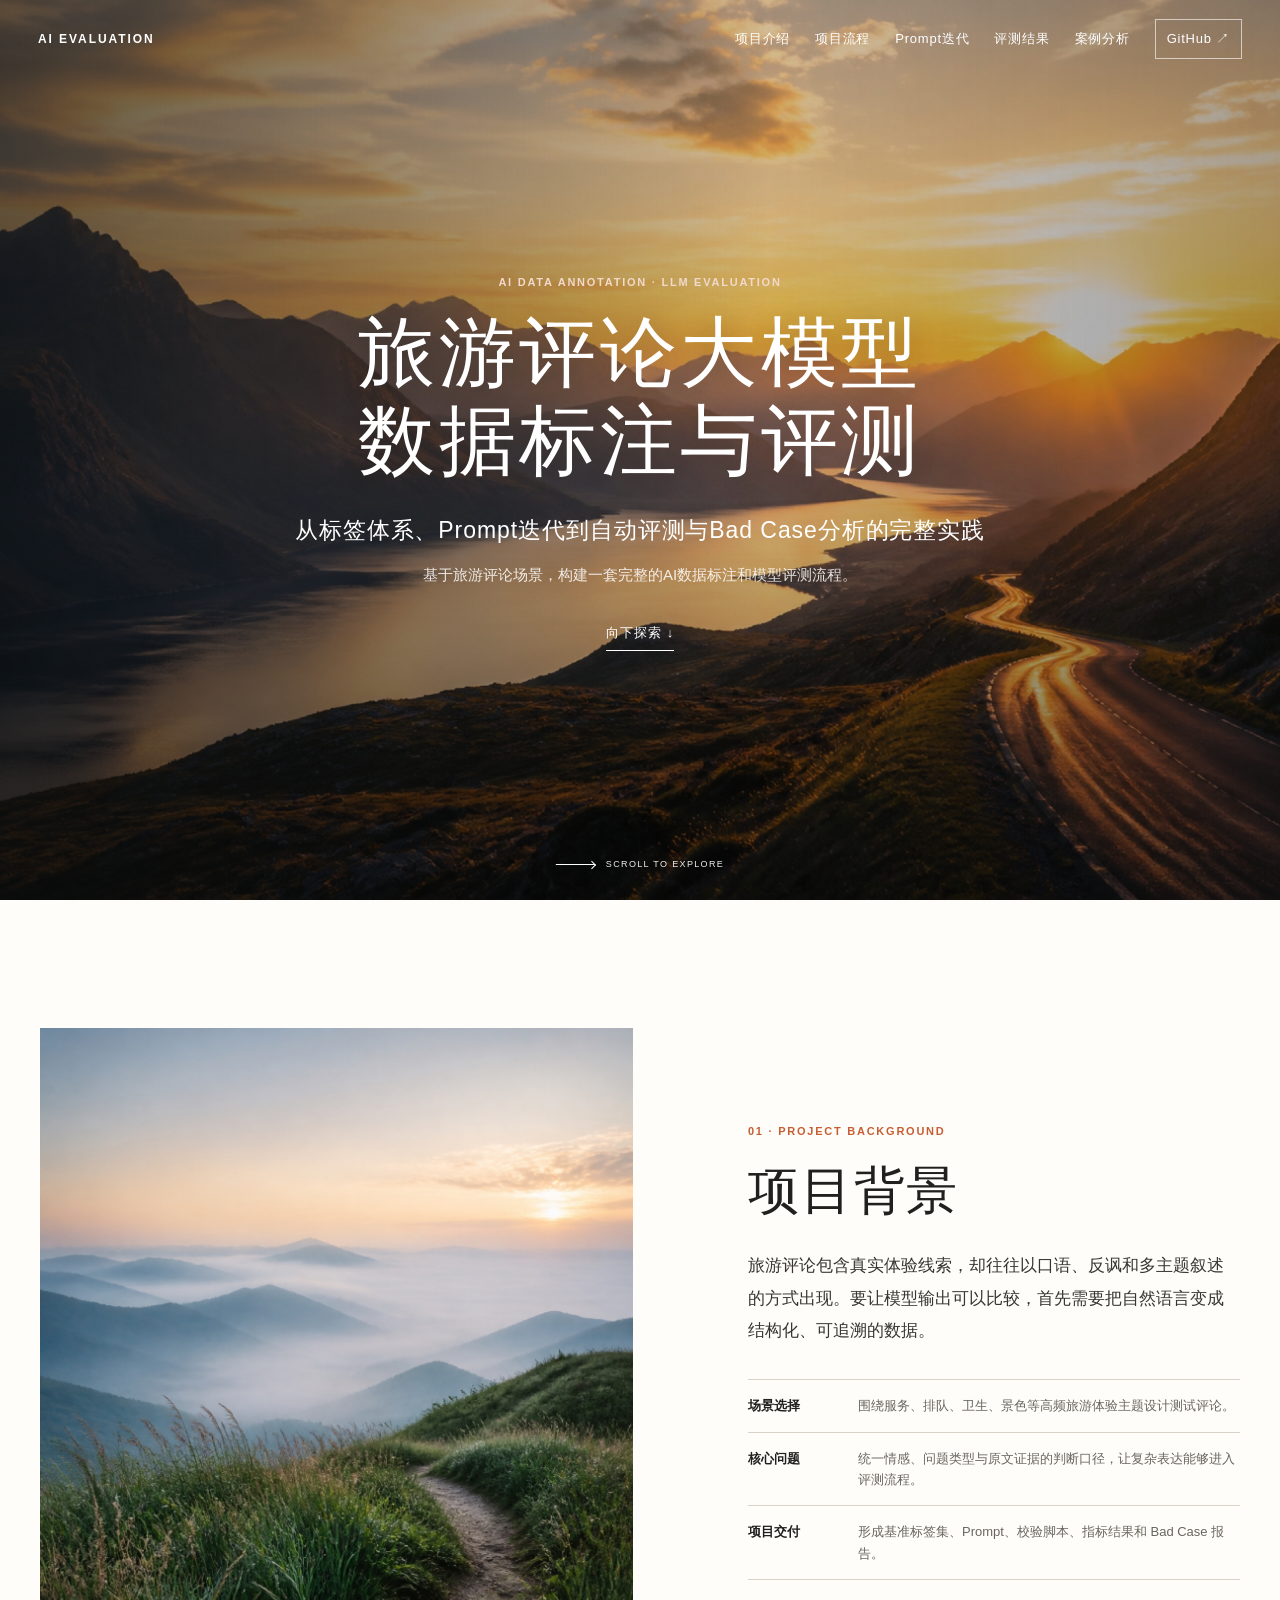
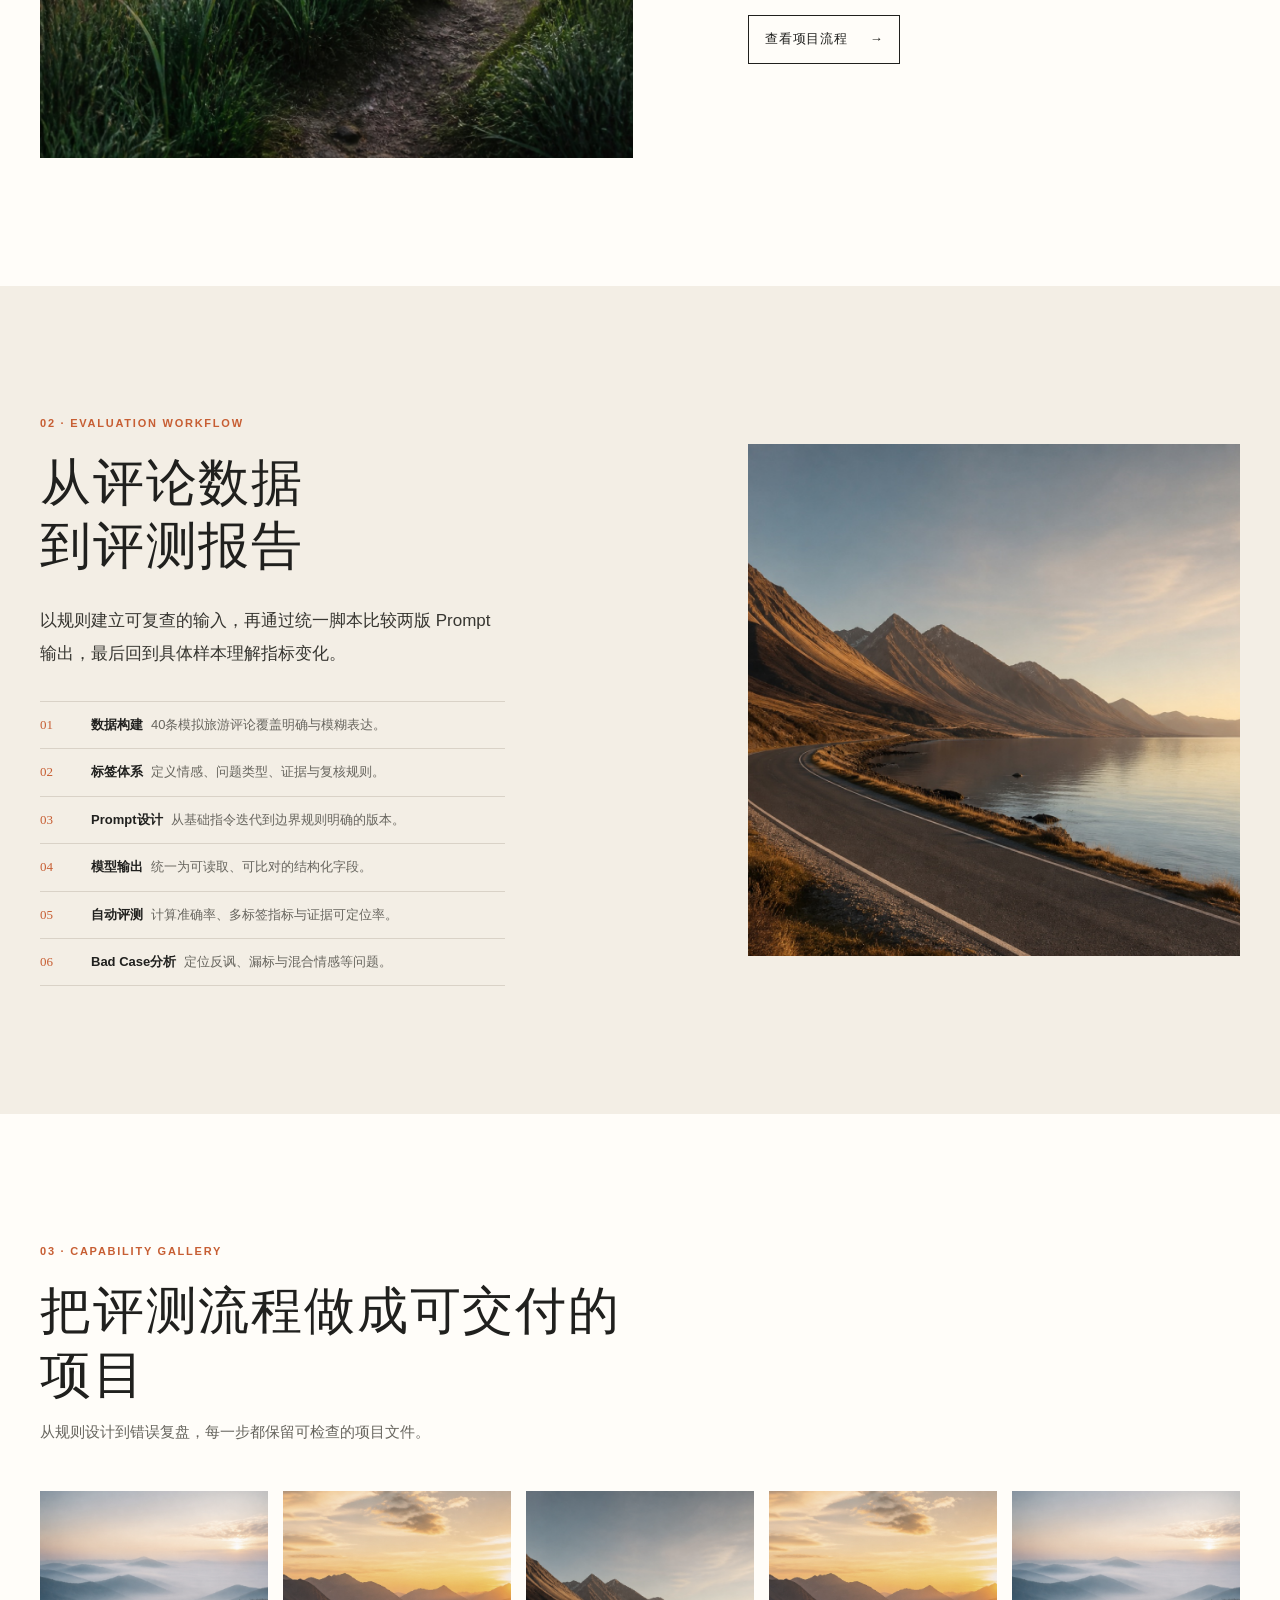
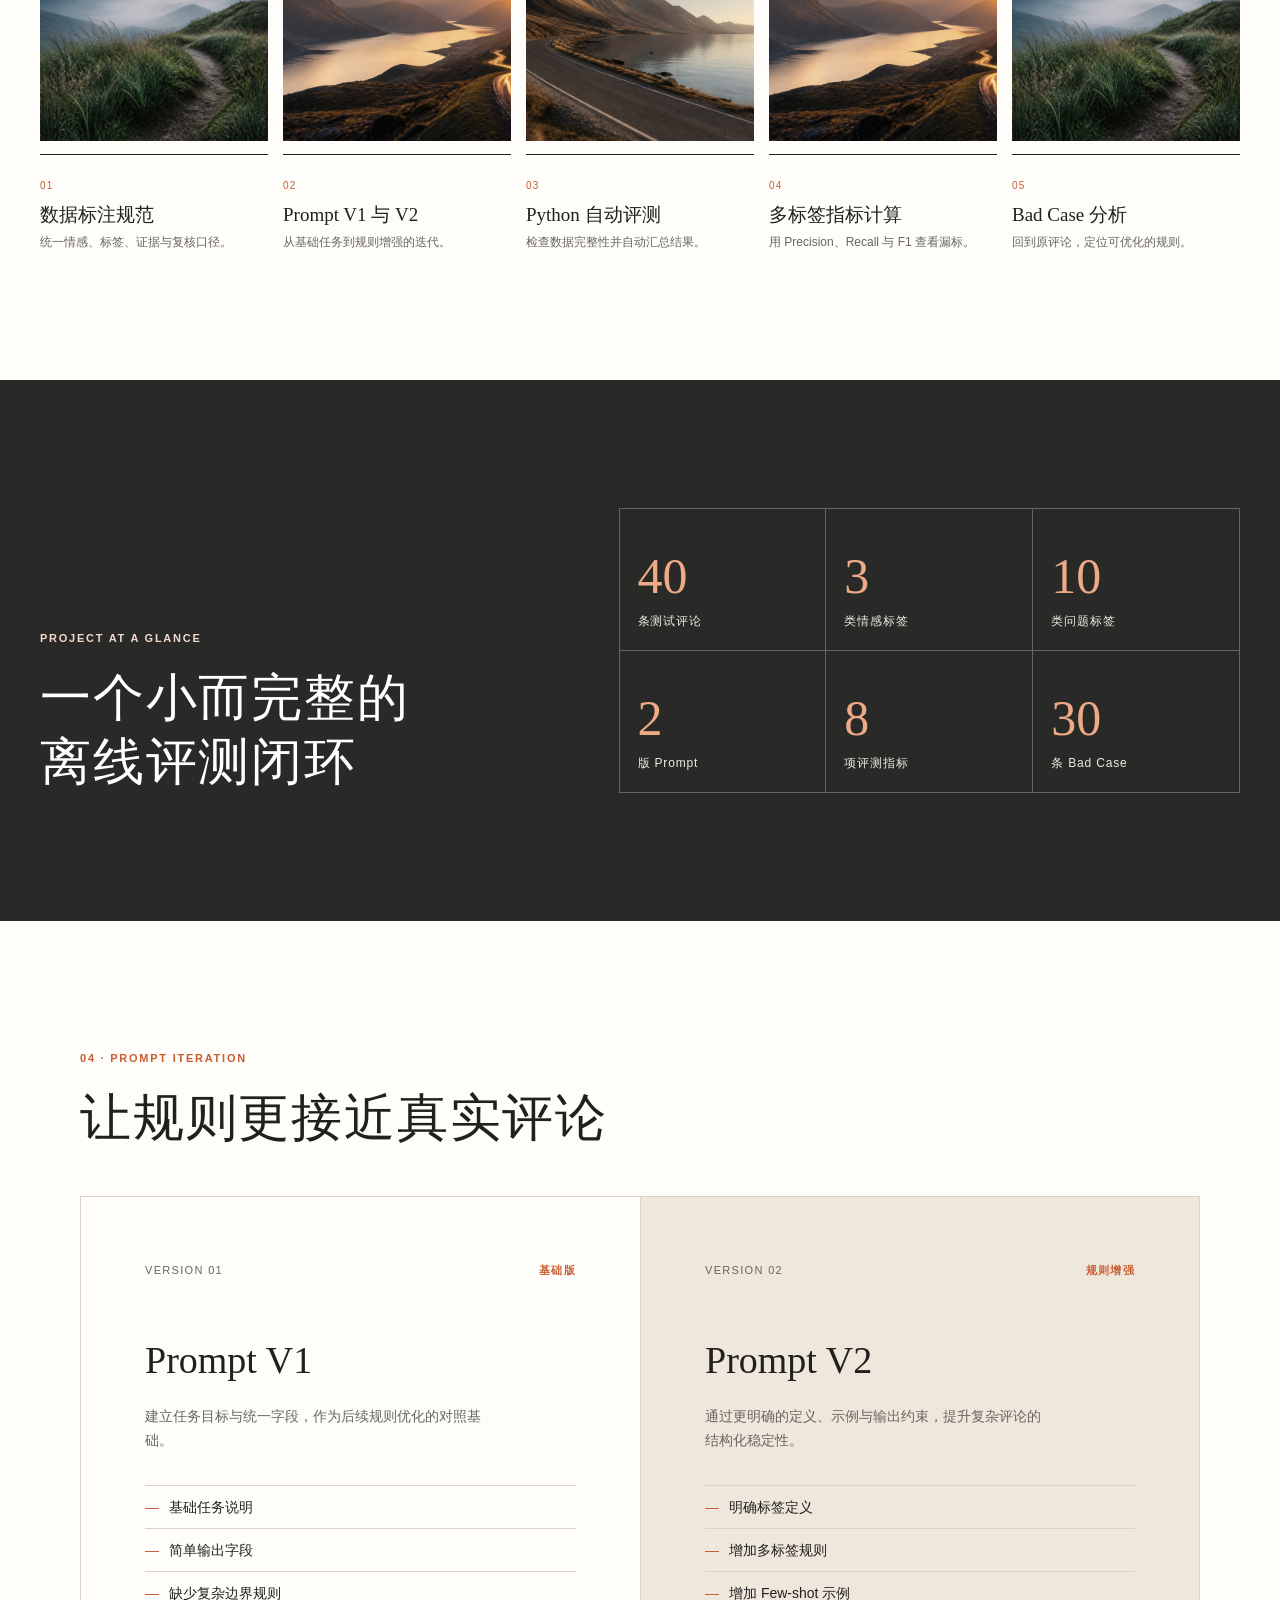
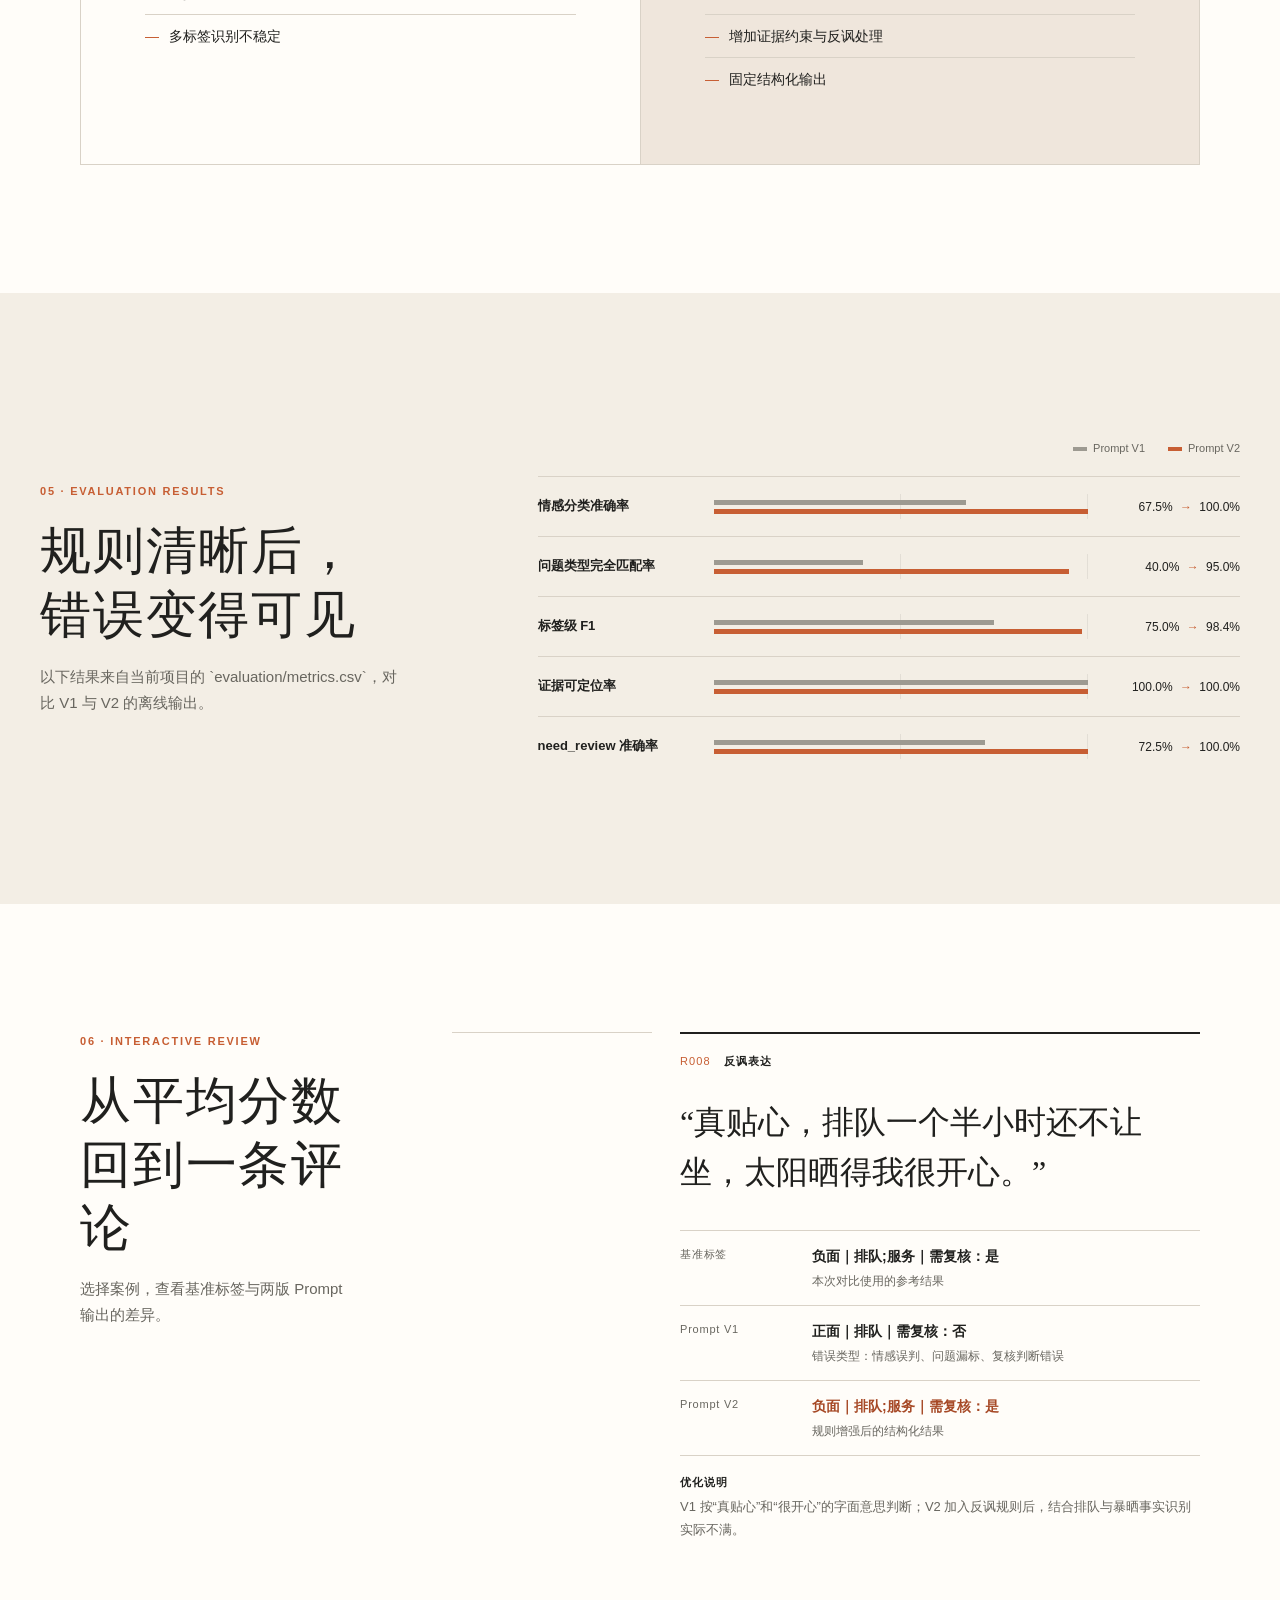
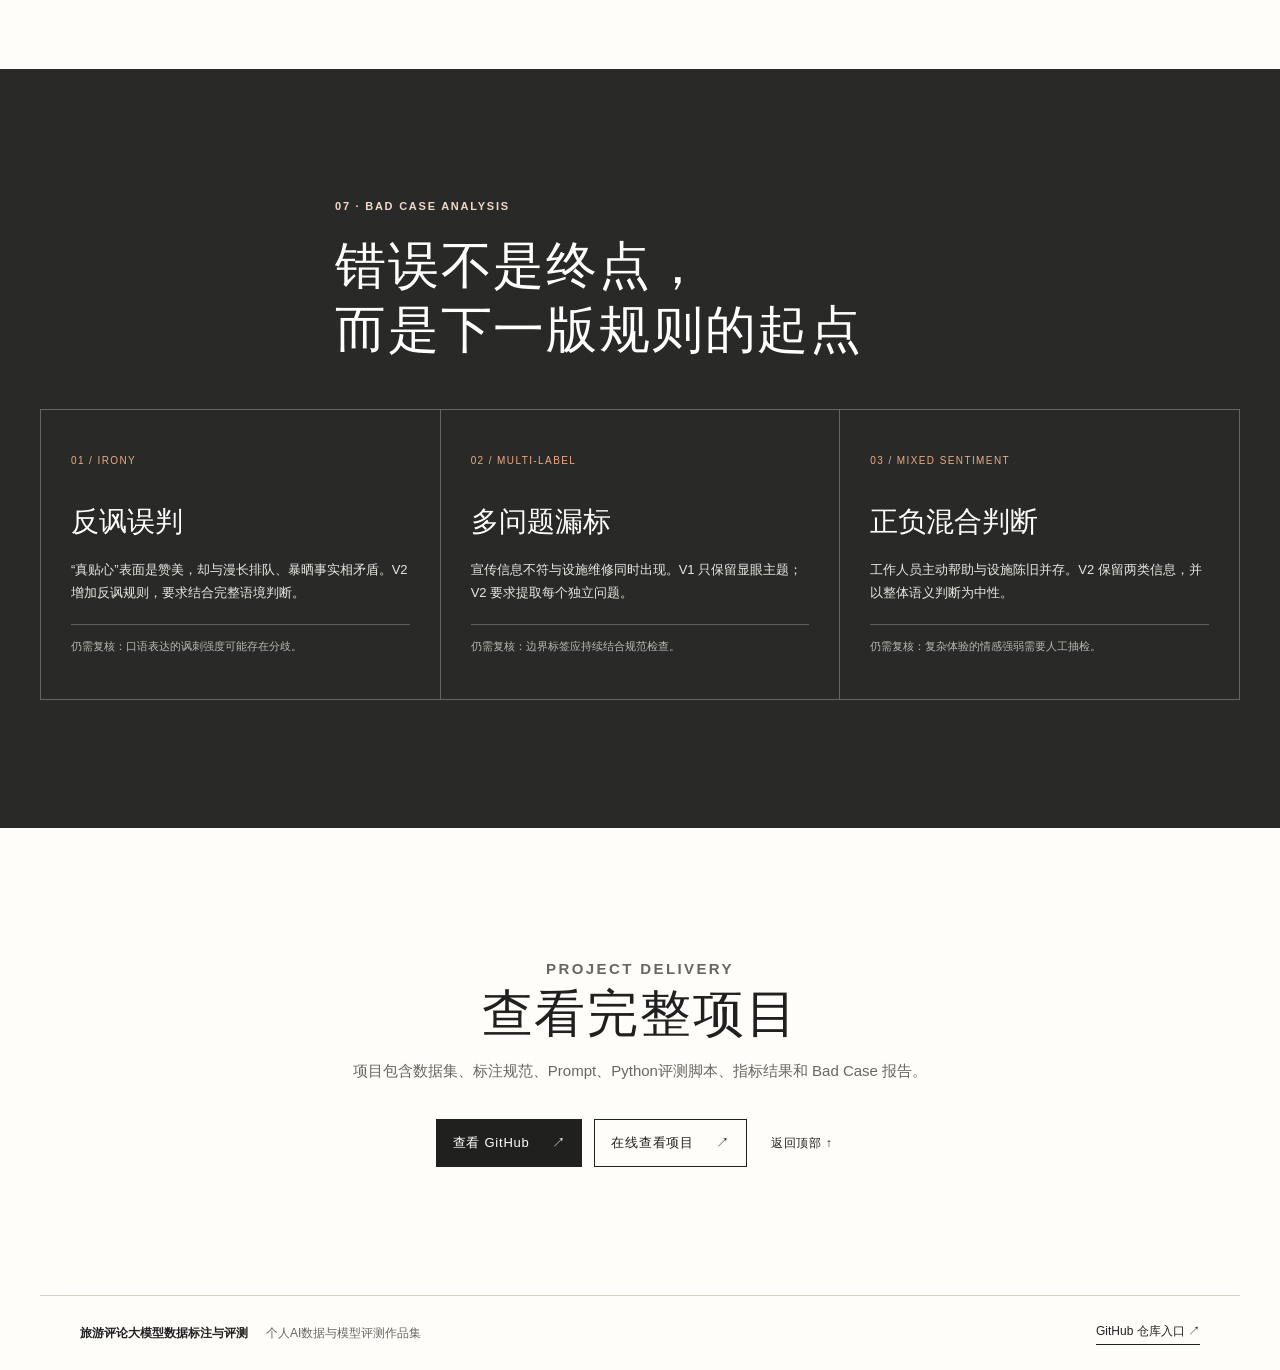
==== docs/index.html @ da83c949 "feat: add static portfolio for GitHub Pages" ====
<!doctype html>
<html lang="zh-CN">
<head>
  <meta charset="utf-8">
  <meta name="viewport" content="width=device-width, initial-scale=1">
  <meta name="description" content="旅游评论大模型数据标注与评测：标签体系、Prompt迭代、自动评测与Bad Case分析。">
  <title>旅游评论大模型数据标注与评测｜AI Evaluation</title>
  <link rel="stylesheet" href="css/style.css">
</head>
<body>
  <header class="site-header" id="top">
    <div class="nav-shell">
      <a class="wordmark" href="#top" aria-label="返回页面顶部">AI EVALUATION</a>
      <button class="menu-toggle" type="button" aria-expanded="false" aria-controls="mainNav"><span></span><span></span><span></span><b class="sr-only">打开导航</b></button>
      <nav class="main-nav" id="mainNav" aria-label="主导航">
        <a href="#about">项目介绍</a><a href="#workflow">项目流程</a><a href="#prompts">Prompt迭代</a><a href="#results">评测结果</a><a href="#cases">案例分析</a>
        <a class="nav-github" href="https://github.com/yshk9364-ux/tourism-review-llm-evaluation" target="_blank" rel="noreferrer">GitHub <span aria-hidden="true">↗</span></a>
      </nav>
    </div>
  </header>

  <main>
    <section class="hero" aria-labelledby="heroTitle">
      <img class="hero-image" src="assets/images/hero-mountain-sunset.jpg" alt="日落下的山谷、湖泊与蜿蜒公路">
      <div class="hero-overlay"></div>
      <div class="hero-content">
        <p class="kicker light">AI DATA ANNOTATION · LLM EVALUATION</p>
        <h1 id="heroTitle">旅游评论大模型<br>数据标注与评测</h1>
        <p class="hero-subtitle">从标签体系、Prompt迭代到自动评测与Bad Case分析的完整实践</p>
        <p class="hero-intro">基于旅游评论场景，构建一套完整的AI数据标注和模型评测流程。</p>
        <a class="text-link light-link" href="#about">向下探索 <span aria-hidden="true">↓</span></a>
      </div>
      <a class="scroll-cue" href="#about" aria-label="向下查看项目介绍"><span></span><em>SCROLL TO EXPLORE</em></a>
    </section>

    <section class="editorial section" id="about" aria-labelledby="aboutTitle">
      <div class="editorial-image portrait reveal"><img src="assets/images/misty-valley-path.jpg" alt="薄雾中的山谷与通向远方的小径" loading="lazy"></div>
      <div class="editorial-copy reveal">
        <p class="kicker">01 · PROJECT BACKGROUND</p>
        <h2 id="aboutTitle">项目背景</h2>
        <p class="lead">旅游评论包含真实体验线索，却往往以口语、反讽和多主题叙述的方式出现。要让模型输出可以比较，首先需要把自然语言变成结构化、可追溯的数据。</p>
        <div class="copy-list">
          <p><b>场景选择</b><span>围绕服务、排队、卫生、景色等高频旅游体验主题设计测试评论。</span></p>
          <p><b>核心问题</b><span>统一情感、问题类型与原文证据的判断口径，让复杂表达能够进入评测流程。</span></p>
          <p><b>项目交付</b><span>形成基准标签集、Prompt、校验脚本、指标结果和 Bad Case 报告。</span></p>
        </div>
        <a class="outline-button" href="#workflow">查看项目流程 <span aria-hidden="true">→</span></a>
      </div>
    </section>

    <section class="editorial section section-sand" id="workflow" aria-labelledby="workflowTitle">
      <div class="editorial-copy reveal">
        <p class="kicker">02 · EVALUATION WORKFLOW</p>
        <h2 id="workflowTitle">从评论数据<br>到评测报告</h2>
        <p class="lead">以规则建立可复查的输入，再通过统一脚本比较两版 Prompt 输出，最后回到具体样本理解指标变化。</p>
        <ol class="workflow-list">
          <li><b>01</b><span><strong>数据构建</strong>40条模拟旅游评论覆盖明确与模糊表达。</span></li>
          <li><b>02</b><span><strong>标签体系</strong>定义情感、问题类型、证据与复核规则。</span></li>
          <li><b>03</b><span><strong>Prompt设计</strong>从基础指令迭代到边界规则明确的版本。</span></li>
          <li><b>04</b><span><strong>模型输出</strong>统一为可读取、可比对的结构化字段。</span></li>
          <li><b>05</b><span><strong>自动评测</strong>计算准确率、多标签指标与证据可定位率。</span></li>
          <li><b>06</b><span><strong>Bad Case分析</strong>定位反讽、漏标与混合情感等问题。</span></li>
        </ol>
      </div>
      <div class="editorial-image landscape reveal"><img src="assets/images/lakeside-road.jpg" alt="傍晚湖畔的山路与远处山脉" loading="lazy"></div>
    </section>

    <section class="gallery-section section" aria-labelledby="galleryTitle">
      <div class="section-heading reveal"><p class="kicker">03 · CAPABILITY GALLERY</p><h2 id="galleryTitle">把评测流程做成可交付的项目</h2><p>从规则设计到错误复盘，每一步都保留可检查的项目文件。</p></div>
      <div class="capability-gallery">
        <article class="gallery-card reveal"><img src="assets/images/misty-valley-path.jpg" alt="山谷小径视觉卡片" loading="lazy"><div><span>01</span><h3>数据标注规范</h3><p>统一情感、标签、证据与复核口径。</p></div></article>
        <article class="gallery-card reveal"><img src="assets/images/hero-mountain-sunset.jpg" alt="日落山谷视觉卡片" loading="lazy"><div><span>02</span><h3>Prompt V1 与 V2</h3><p>从基础任务到规则增强的迭代。</p></div></article>
        <article class="gallery-card reveal"><img src="assets/images/lakeside-road.jpg" alt="湖畔公路视觉卡片" loading="lazy"><div><span>03</span><h3>Python 自动评测</h3><p>检查数据完整性并自动汇总结果。</p></div></article>
        <article class="gallery-card reveal"><img src="assets/images/hero-mountain-sunset.jpg" alt="山谷湖泊视觉卡片" loading="lazy"><div><span>04</span><h3>多标签指标计算</h3><p>用 Precision、Recall 与 F1 查看漏标。</p></div></article>
        <article class="gallery-card reveal"><img src="assets/images/misty-valley-path.jpg" alt="雾中山谷视觉卡片" loading="lazy"><div><span>05</span><h3>Bad Case 分析</h3><p>回到原评论，定位可优化的规则。</p></div></article>
      </div>
    </section>

    <section class="numbers section section-charcoal" aria-labelledby="numbersTitle">
      <div class="numbers-inner reveal"><div><p class="kicker light">PROJECT AT A GLANCE</p><h2 id="numbersTitle">一个小而完整的<br>离线评测闭环</h2></div>
        <div class="number-grid"><div><b>40</b><span>条测试评论</span></div><div><b>3</b><span>类情感标签</span></div><div><b>10</b><span>类问题标签</span></div><div><b>2</b><span>版 Prompt</span></div><div><b>8</b><span>项评测指标</span></div><div><b>30</b><span>条 Bad Case</span></div></div>
      </div>
    </section>

    <section class="prompt-section section" id="prompts" aria-labelledby="promptsTitle">
      <div class="section-heading reveal"><p class="kicker">04 · PROMPT ITERATION</p><h2 id="promptsTitle">让规则更接近真实评论</h2></div>
      <div class="prompt-columns">
        <article class="prompt-card reveal"><div class="prompt-topline"><span>VERSION 01</span><b>基础版</b></div><h3>Prompt V1</h3><p>建立任务目标与统一字段，作为后续规则优化的对照基础。</p><ul><li>基础任务说明</li><li>简单输出字段</li><li>缺少复杂边界规则</li><li>多标签识别不稳定</li></ul></article>
        <article class="prompt-card prompt-v2 reveal"><div class="prompt-topline"><span>VERSION 02</span><b>规则增强</b></div><h3>Prompt V2</h3><p>通过更明确的定义、示例与输出约束，提升复杂评论的结构化稳定性。</p><ul><li>明确标签定义</li><li>增加多标签规则</li><li>增加 Few-shot 示例</li><li>增加证据约束与反讽处理</li><li>固定结构化输出</li></ul></article>
      </div>
    </section>

    <section class="results section section-sand" id="results" aria-labelledby="resultsTitle">
      <div class="results-heading reveal"><p class="kicker">05 · EVALUATION RESULTS</p><h2 id="resultsTitle">规则清晰后，<br>错误变得可见</h2><p>以下结果来自当前项目的 `evaluation/metrics.csv`，对比 V1 与 V2 的离线输出。</p></div>
      <div class="result-chart reveal" role="table" aria-label="Prompt V1与V2评测结果对比">
        <div class="result-legend"><span><i class="legend-v1"></i>Prompt V1</span><span><i class="legend-v2"></i>Prompt V2</span></div>
        <div class="result-row" role="row"><b>情感分类准确率</b><div class="track"><i class="v1" style="--value:67.5%"></i><i class="v2" style="--value:100%"></i></div><span>67.5% <em>→</em> 100.0%</span></div>
        <div class="result-row" role="row"><b>问题类型完全匹配率</b><div class="track"><i class="v1" style="--value:40%"></i><i class="v2" style="--value:95%"></i></div><span>40.0% <em>→</em> 95.0%</span></div>
        <div class="result-row" role="row"><b>标签级 F1</b><div class="track"><i class="v1" style="--value:75%"></i><i class="v2" style="--value:98.4%"></i></div><span>75.0% <em>→</em> 98.4%</span></div>
        <div class="result-row" role="row"><b>证据可定位率</b><div class="track"><i class="v1" style="--value:100%"></i><i class="v2" style="--value:100%"></i></div><span>100.0% <em>→</em> 100.0%</span></div>
        <div class="result-row" role="row"><b>need_review 准确率</b><div class="track"><i class="v1" style="--value:72.5%"></i><i class="v2" style="--value:100%"></i></div><span>72.5% <em>→</em> 100.0%</span></div>
      </div>
    </section>

    <section class="case-section section" id="cases" aria-labelledby="casesTitle">
      <div class="case-heading reveal"><p class="kicker">06 · INTERACTIVE REVIEW</p><h2 id="casesTitle">从平均分数<br>回到一条评论</h2><p>选择案例，查看基准标签与两版 Prompt 输出的差异。</p></div>
      <div class="case-layout reveal">
        <div class="case-picker" id="casePicker" aria-label="选择评论案例"></div>
        <article id="caseDetail" class="case-detail" aria-live="polite">
          <div class="case-meta"><span>R008</span><b>反讽表达</b></div>
          <blockquote>“真贴心，排队一个半小时还不让坐，太阳晒得我很开心。”</blockquote>
          <div class="case-result-list">
            <div><span>基准标签</span><strong>负面｜排队;服务｜需复核：是</strong><p>本次对比使用的参考结果</p></div>
            <div><span>Prompt V1</span><strong>正面｜排队｜需复核：否</strong><p>错误类型：情感误判、问题漏标、复核判断错误</p></div>
            <div class="v2-result"><span>Prompt V2</span><strong>负面｜排队;服务｜需复核：是</strong><p>规则增强后的结构化结果</p></div>
          </div>
          <p class="case-note"><b>优化说明</b>V1 按“真贴心”和“很开心”的字面意思判断；V2 加入反讽规则后，结合排队与暴晒事实识别实际不满。</p>
        </article>
      </div>
    </section>

    <section class="badcase-section section section-charcoal" aria-labelledby="badcasesTitle">
      <div class="section-heading light-heading reveal"><p class="kicker light">07 · BAD CASE ANALYSIS</p><h2 id="badcasesTitle">错误不是终点，<br>而是下一版规则的起点</h2></div>
      <div class="badcase-grid">
        <article class="badcase-card reveal"><span>01 / IRONY</span><h3>反讽误判</h3><p>“真贴心”表面是赞美，却与漫长排队、暴晒事实相矛盾。V2 增加反讽规则，要求结合完整语境判断。</p><small>仍需复核：口语表达的讽刺强度可能存在分歧。</small></article>
        <article class="badcase-card reveal"><span>02 / MULTI-LABEL</span><h3>多问题漏标</h3><p>宣传信息不符与设施维修同时出现。V1 只保留显眼主题；V2 要求提取每个独立问题。</p><small>仍需复核：边界标签应持续结合规范检查。</small></article>
        <article class="badcase-card reveal"><span>03 / MIXED SENTIMENT</span><h3>正负混合判断</h3><p>工作人员主动帮助与设施陈旧并存。V2 保留两类信息，并以整体语义判断为中性。</p><small>仍需复核：复杂体验的情感强弱需要人工抽检。</small></article>
      </div>
    </section>

    <section class="delivery section" aria-labelledby="deliveryTitle">
      <div class="delivery-inner reveal"><p class="kicker">PROJECT DELIVERY</p><h2 id="deliveryTitle">查看完整项目</h2><p>项目包含数据集、标注规范、Prompt、Python评测脚本、指标结果和 Bad Case 报告。</p><div class="delivery-actions"><a class="solid-button" href="https://github.com/yshk9364-ux/tourism-review-llm-evaluation" target="_blank" rel="noreferrer">查看 GitHub <span aria-hidden="true">↗</span></a><a class="outline-button" href="https://ai.4399yskp.online" target="_blank" rel="noreferrer">在线查看项目 <span aria-hidden="true">↗</span></a><a class="back-top" href="#top">返回顶部 ↑</a></div></div>
    </section>
  </main>

  <footer><div><b>旅游评论大模型数据标注与评测</b><span>个人AI数据与模型评测作品集</span></div><a href="https://github.com/yshk9364-ux/tourism-review-llm-evaluation" target="_blank" rel="noreferrer">GitHub 仓库入口 ↗</a></footer>
  <script src="js/app.js"></script>
</body>
</html>
---- docs/css/style.css ----
:root{--ink:#20201e;--muted:#68665f;--paper:#fffdf9;--sand:#f3eee5;--line:#d9d2c7;--orange:#c75e33;--charcoal:#292a27;--serif:"Songti SC","STSong","Noto Serif SC",serif;--sans:"PingFang SC","Hiragino Sans GB","Microsoft YaHei",sans-serif}*{box-sizing:border-box}html{scroll-behavior:smooth}body{margin:0;background:var(--paper);color:var(--ink);font-family:var(--sans);font-size:16px;line-height:1.72;overflow-x:hidden}a{color:inherit;text-decoration:none}button{font:inherit}.sr-only{position:absolute;width:1px;height:1px;padding:0;margin:-1px;overflow:hidden;clip:rect(0,0,0,0);white-space:nowrap;border:0}.section{padding:clamp(88px,10vw,168px) max(28px,calc((100vw - 1200px)/2))}.site-header{position:fixed;inset:0 0 auto;z-index:30;color:#fff;transition:color .3s ease}.nav-shell{height:78px;max-width:1440px;padding:0 38px;margin:auto;display:flex;align-items:center;justify-content:space-between;transition:background .3s ease,box-shadow .3s ease}.wordmark{font-size:12px;font-weight:700;letter-spacing:.16em;white-space:nowrap}.main-nav{display:flex;gap:25px;align-items:center;font-size:13px;letter-spacing:.06em}.main-nav a{position:relative}.main-nav a:not(.nav-github)::after{content:"";position:absolute;left:0;bottom:-7px;width:0;height:1px;background:currentColor;transition:width .25s ease}.main-nav a:not(.nav-github):hover::after{width:100%}.nav-github{padding:8px 11px;border:1px solid rgba(255,255,255,.62);transition:background .25s,color .25s}.nav-github:hover{background:#fff;color:var(--ink)}.site-header.scrolled{color:var(--ink)}.site-header.scrolled .nav-shell{background:rgba(255,253,249,.9);box-shadow:0 1px 0 rgba(32,32,30,.1);backdrop-filter:blur(12px)}.site-header.scrolled .nav-github{border-color:var(--ink)}.menu-toggle{display:none;background:none;border:0;padding:8px;cursor:pointer}.hero{position:relative;isolation:isolate;min-height:100svh;color:#fff;display:grid;place-items:center;overflow:hidden}.hero-image{position:absolute;inset:0;width:100%;height:100%;object-fit:cover;z-index:-2;animation:heroIn 1.4s both ease-out}.hero-overlay{position:absolute;inset:0;z-index:-1;background:linear-gradient(90deg,rgba(13,15,15,.66),rgba(13,15,15,.18) 60%,rgba(13,15,15,.35)),linear-gradient(0deg,rgba(5,5,4,.42),transparent 46%)}.hero-content{width:min(1130px,calc(100% - 56px));padding:110px 0 86px;text-align:center;display:flex;flex-direction:column;align-items:center}.kicker{margin:0 0 18px;font-size:11px;font-weight:700;letter-spacing:.16em;color:var(--orange)}.kicker.light{color:#f1d9cc}.hero h1{font-family:var(--serif);font-size:clamp(45px,6vw,82px);font-weight:500;line-height:1.14;letter-spacing:.045em;margin:0;max-width:900px;text-shadow:0 2px 24px rgba(0,0,0,.18)}.hero-subtitle{font-size:clamp(17px,2vw,23px);letter-spacing:.04em;margin:26px 0 11px}.hero-intro{margin:0;max-width:620px;font-size:15px;color:rgba(255,255,255,.86)}.text-link{margin-top:35px;font-size:13px;letter-spacing:.08em;border-bottom:1px solid currentColor;padding-bottom:5px}.light-link{color:#fff}.scroll-cue{position:absolute;bottom:28px;left:50%;transform:translateX(-50%);display:flex;align-items:center;gap:11px;color:rgba(255,255,255,.92);font-size:9px;letter-spacing:.15em}.scroll-cue span{display:block;width:39px;height:1px;background:#fff;position:relative}.scroll-cue span::after{content:"";position:absolute;right:0;top:-2px;width:5px;height:5px;border-right:1px solid #fff;border-bottom:1px solid #fff;transform:rotate(-45deg)}.scroll-cue em{font-style:normal}.editorial{max-width:1440px;margin:auto;display:grid;grid-template-columns:minmax(0,1fr) minmax(340px,.83fr);gap:clamp(54px,9vw,145px);align-items:center}.editorial-image{overflow:hidden;background:#ddd}.editorial-image img{display:block;width:100%;height:100%;object-fit:cover;transition:transform .8s ease}.editorial-image:hover img{transform:scale(1.025)}.editorial-image.portrait{height:clamp(540px,57vw,760px)}.editorial-image.landscape{height:clamp(420px,40vw,620px);order:2}.section-sand{background:var(--sand);max-width:none;padding-left:max(28px,calc((100vw - 1200px)/2));padding-right:max(28px,calc((100vw - 1200px)/2))}.section-sand .editorial-copy{max-width:465px}.editorial-copy h2,.section-heading h2,.results-heading h2,.case-heading h2,.numbers h2,.delivery h2{font-family:var(--serif);font-size:clamp(34px,4vw,56px);font-weight:500;line-height:1.24;letter-spacing:.035em;margin:0 0 28px}.lead{font-size:17px;line-height:1.9;margin:0;color:#373631}.copy-list{margin:32px 0 35px;border-top:1px solid var(--line)}.copy-list p{display:grid;grid-template-columns:96px 1fr;gap:14px;margin:0;padding:15px 0;border-bottom:1px solid var(--line);font-size:13px;line-height:1.65}.copy-list b{font-weight:600}.copy-list span{color:var(--muted)}.outline-button,.solid-button{display:inline-flex;align-items:center;gap:22px;padding:12px 16px;border:1px solid var(--ink);font-size:13px;letter-spacing:.06em;transition:background .22s,color .22s}.outline-button:hover{background:var(--ink);color:#fff}.workflow-list{list-style:none;padding:0;margin:31px 0 0;border-top:1px solid var(--line);counter-reset:none}.workflow-list li{display:grid;grid-template-columns:38px 1fr;gap:13px;padding:12px 0;border-bottom:1px solid var(--line);font-size:13px;color:var(--muted)}.workflow-list b{font-family:var(--serif);font-weight:500;color:var(--orange)}.workflow-list strong{font-weight:600;color:var(--ink);margin-right:8px}.gallery-section{max-width:1440px;margin:auto}.section-heading{max-width:620px;margin-bottom:46px}.section-heading h2{margin-bottom:13px}.section-heading>p:not(.kicker),.case-heading>p:not(.kicker),.results-heading>p:not(.kicker){margin:0;color:var(--muted);font-size:15px}.capability-gallery{display:grid;grid-template-columns:repeat(5,1fr);gap:15px}.gallery-card{min-width:0}.gallery-card img{display:block;width:100%;height:250px;object-fit:cover;filter:saturate(.72);transition:filter .35s ease,transform .6s ease}.gallery-card:hover img{filter:saturate(1);transform:scale(1.02)}.gallery-card div{padding-top:15px;border-top:1px solid var(--ink);margin-top:13px}.gallery-card span{font-size:10px;letter-spacing:.12em;color:var(--orange)}.gallery-card h3{font-family:var(--serif);font-size:19px;font-weight:500;line-height:1.35;margin:5px 0}.gallery-card p{font-size:12px;line-height:1.6;color:var(--muted);margin:0}.numbers{background:var(--charcoal);color:#fff}.numbers-inner{max-width:1200px;margin:auto;display:grid;grid-template-columns:.9fr 1.1fr;gap:70px;align-items:end}.numbers h2{margin:0}.number-grid{display:grid;grid-template-columns:repeat(3,1fr);border-top:1px solid rgba(255,255,255,.28);border-left:1px solid rgba(255,255,255,.28)}.number-grid div{min-height:142px;padding:19px 18px;border-right:1px solid rgba(255,255,255,.28);border-bottom:1px solid rgba(255,255,255,.28);display:flex;flex-direction:column;justify-content:end}.number-grid b{font-family:var(--serif);font-size:50px;line-height:1;color:#edaa86;font-weight:500}.number-grid span{font-size:12px;letter-spacing:.07em;margin-top:10px;color:#eee9e3}.prompt-section{max-width:1200px;margin:auto}.prompt-columns{display:grid;grid-template-columns:1fr 1fr;border:1px solid var(--line)}.prompt-card{padding:clamp(32px,5vw,70px);min-height:465px}.prompt-card+.prompt-card{border-left:1px solid var(--line)}.prompt-topline{display:flex;justify-content:space-between;align-items:center;font-size:11px;letter-spacing:.12em;color:var(--muted)}.prompt-topline b{font-weight:600;color:var(--orange)}.prompt-card h3{font-family:var(--serif);font-size:38px;font-weight:500;margin:48px 0 11px}.prompt-card>p{font-size:14px;color:var(--muted);max-width:340px;margin:0}.prompt-card ul{padding:0;margin:33px 0 0;list-style:none}.prompt-card li{font-size:14px;padding:9px 0;border-top:1px solid var(--line)}.prompt-card li::before{content:"—";color:var(--orange);margin-right:10px}.prompt-v2{background:#efe6dc}.results{display:grid;grid-template-columns:.72fr 1.28fr;gap:clamp(48px,8vw,130px);align-items:center}.results-heading{max-width:370px}.results-heading h2{margin-bottom:18px}.result-chart{padding-top:18px}.result-legend{display:flex;gap:23px;justify-content:flex-end;font-size:11px;color:var(--muted);margin-bottom:18px}.result-legend span{display:inline-flex;align-items:center;gap:6px}.result-legend i{width:14px;height:4px}.legend-v1{background:#9d9a91}.legend-v2{background:var(--orange)}.result-row{display:grid;grid-template-columns:158px 1fr 134px;gap:18px;align-items:center;padding:17px 0;border-top:1px solid var(--line)}.result-row b{font-size:13px;font-weight:600;line-height:1.45}.result-row>span{font-size:12px;text-align:right;white-space:nowrap}.result-row em{font-style:normal;color:var(--orange);margin:0 4px}.track{height:25px;position:relative;display:grid;align-content:center;gap:4px}.track::before{content:"";position:absolute;left:0;right:0;top:0;bottom:0;background:repeating-linear-gradient(90deg,transparent 0,transparent calc(25% - 1px),rgba(32,32,30,.08) calc(25% - 1px),rgba(32,32,30,.08) 25%)}.track i{position:relative;display:block;width:var(--value);height:5px}.track .v1{background:#9d9a91}.track .v2{background:var(--orange)}.case-section{max-width:1200px;margin:auto;display:grid;grid-template-columns:.53fr 1.47fr;gap:clamp(44px,8vw,115px);align-items:start}.case-heading{position:sticky;top:120px}.case-heading h2{margin-bottom:16px}.case-layout{display:grid;grid-template-columns:200px 1fr;gap:28px}.case-picker{display:flex;flex-direction:column;border-top:1px solid var(--line)}.case-picker button{padding:14px 0;background:none;border:0;border-bottom:1px solid var(--line);text-align:left;cursor:pointer;display:grid;grid-template-columns:27px 1fr auto;gap:6px;align-items:baseline;color:var(--muted);transition:color .2s ease}.case-picker button span{font-size:10px;color:var(--orange);letter-spacing:.1em}.case-picker button b{font-size:13px;font-weight:500}.case-picker button em{font-size:10px;font-style:normal;letter-spacing:.08em}.case-picker button.active{color:var(--ink)}.case-picker button.active b{font-weight:700}.case-detail{border-top:2px solid var(--ink);padding:18px 0 0;opacity:0;transform:translateY(6px);transition:opacity .2s ease,transform .2s ease}.case-detail.is-visible{opacity:1;transform:translateY(0)}.case-meta{display:flex;gap:13px;align-items:center;font-size:11px;letter-spacing:.1em}.case-meta span{color:var(--orange)}.case-meta b{font-weight:600}.case-detail blockquote{font-family:var(--serif);font-size:clamp(22px,2.5vw,33px);line-height:1.55;margin:27px 0 33px;font-weight:500}.case-result-list{border-top:1px solid var(--line)}.case-result-list>div{display:grid;grid-template-columns:110px 1fr;column-gap:22px;padding:14px 0;border-bottom:1px solid var(--line)}.case-result-list span{font-size:11px;color:var(--muted);letter-spacing:.07em}.case-result-list strong{font-size:14px;line-height:1.6}.case-result-list p{grid-column:2;margin:3px 0 0;font-size:12px;color:var(--muted)}.case-result-list .v2-result strong{color:#a64825}.case-note{padding:17px 0 0;margin:0;font-size:13px;color:var(--muted)}.case-note b{display:block;color:var(--ink);font-size:11px;letter-spacing:.1em;margin-bottom:4px}.badcase-section{background:var(--charcoal);color:#fff}.light-heading{max-width:610px;margin:0 auto 48px}.light-heading h2{margin:0}.badcase-grid{max-width:1200px;margin:auto;display:grid;grid-template-columns:repeat(3,1fr);gap:0;border-top:1px solid rgba(255,255,255,.28);border-left:1px solid rgba(255,255,255,.28)}.badcase-card{padding:35px 30px 32px;border-right:1px solid rgba(255,255,255,.28);border-bottom:1px solid rgba(255,255,255,.28);min-height:290px}.badcase-card>span{font-size:10px;letter-spacing:.14em;color:#edaa86}.badcase-card h3{font-family:var(--serif);font-size:28px;font-weight:500;margin:25px 0 12px}.badcase-card p{font-size:13px;line-height:1.8;margin:0;color:#e9e7e2}.badcase-card small{display:block;border-top:1px solid rgba(255,255,255,.25);padding-top:13px;margin-top:20px;font-size:11px;line-height:1.6;color:#bab8b1}.delivery{text-align:center}.delivery-inner{max-width:650px;margin:auto}.delivery h2{margin-bottom:13px}.delivery p{margin:0 auto;color:var(--muted);font-size:15px}.delivery-actions{display:flex;justify-content:center;align-items:center;gap:12px;flex-wrap:wrap;margin-top:35px}.solid-button{background:var(--ink);color:#fff}.solid-button:hover{background:var(--orange);border-color:var(--orange)}.back-top{padding:12px;font-size:12px;letter-spacing:.06em}.back-top:hover{color:var(--orange)}footer{border-top:1px solid var(--line);max-width:1200px;margin:auto;padding:25px max(28px,calc((100vw - 1200px)/2));display:flex;justify-content:space-between;align-items:center;gap:15px;font-size:12px}footer div{display:flex;gap:18px;color:var(--muted)}footer b{font-weight:600;color:var(--ink)}footer a{border-bottom:1px solid var(--ink);padding-bottom:2px}.reveal{opacity:0;transform:translateY(18px);transition:opacity .7s ease,transform .7s ease}.reveal.shown{opacity:1;transform:none}@keyframes heroIn{from{transform:scale(1.04)}to{transform:scale(1)}}@media (prefers-reduced-motion:reduce){html{scroll-behavior:auto}*,*::before,*::after{animation-duration:.01ms!important;transition-duration:.01ms!important}.reveal{opacity:1;transform:none}}@media (max-width:1024px){.nav-shell{padding:0 28px}.main-nav{gap:15px;font-size:12px}.editorial{grid-template-columns:1fr 1fr;gap:55px}.capability-gallery{overflow-x:auto;padding-bottom:8px;grid-template-columns:repeat(5,190px);scroll-snap-type:x proximity}.gallery-card{scroll-snap-align:start}.gallery-card img{height:235px}.numbers-inner,.results,.case-section{gap:50px}.case-section{grid-template-columns:.65fr 1.35fr}.case-layout{grid-template-columns:1fr}.case-picker{display:grid;grid-template-columns:repeat(2,1fr);column-gap:14px}.case-picker button{grid-template-columns:25px 1fr auto}.case-heading{position:static}}@media (max-width:768px){.site-header{color:#fff}.nav-shell{height:64px;padding:0 20px}.site-header.scrolled .nav-shell{background:rgba(255,253,249,.96)}.menu-toggle{display:flex;flex-direction:column;gap:5px;position:relative;z-index:2}.menu-toggle span{width:21px;height:1px;background:currentColor;transition:transform .2s ease}.main-nav{display:none;position:absolute;top:64px;left:0;right:0;padding:22px 20px 26px;background:rgba(255,253,249,.98);box-shadow:0 8px 25px rgba(0,0,0,.1);color:var(--ink);align-items:stretch;gap:0}.main-nav.open{display:flex;flex-direction:column}.main-nav a{padding:10px 0;border-bottom:1px solid var(--line)}.main-nav .nav-github{margin-top:12px;text-align:center;border:1px solid var(--ink)}.hero-content{padding-top:100px}.hero h1{font-size:clamp(40px,11vw,57px)}.hero-subtitle{font-size:16px;line-height:1.75;max-width:340px}.hero-intro{font-size:13px;max-width:300px}.scroll-cue em{display:none}.section{padding:78px 24px}.editorial,.results,.case-section{grid-template-columns:1fr}.editorial{gap:41px}.section-sand .editorial-copy{max-width:none}.editorial-image.portrait,.editorial-image.landscape{height:420px;order:initial}.editorial:nth-of-type(3) .editorial-copy{order:1}.editorial:nth-of-type(3) .editorial-image{order:2}.copy-list p{grid-template-columns:78px 1fr}.section-heading{margin-bottom:34px}.capability-gallery{margin:0 -24px;padding:0 24px 9px;grid-template-columns:repeat(5,220px)}.gallery-card img{height:274px}.numbers-inner{grid-template-columns:1fr;gap:35px}.number-grid b{font-size:41px}.number-grid div{min-height:118px;padding:15px 12px}.prompt-columns{grid-template-columns:1fr}.prompt-card+.prompt-card{border-left:0;border-top:1px solid var(--line)}.prompt-card{min-height:auto;padding:36px 28px}.prompt-card h3{font-size:34px;margin-top:36px}.results{gap:38px}.result-row{grid-template-columns:1fr;gap:8px;padding:15px 0}.result-row>span{text-align:left}.result-legend{justify-content:flex-start}.case-layout{gap:23px}.case-picker{grid-template-columns:1fr}.case-detail blockquote{font-size:24px}.case-result-list>div{grid-template-columns:1fr;gap:3px}.case-result-list p{grid-column:auto}.badcase-grid{grid-template-columns:1fr}.badcase-card{min-height:0}.delivery-actions{flex-direction:column}.delivery-actions>*{justify-content:center;width:100%}footer{padding:22px 24px;align-items:flex-start;flex-direction:column}footer div{display:flex;flex-direction:column;gap:2px}}@media (max-width:390px){.hero h1{font-size:38px}.section{padding-left:20px;padding-right:20px}.hero-content{width:calc(100% - 40px)}.number-grid{grid-template-columns:repeat(2,1fr)}.number-grid div:last-child{grid-column:auto}.result-row b{font-size:12px}.case-detail blockquote{font-size:22px}}
/* 无脚本兼容：默认显示内容；仅在JS确认可用后启用淡入效果。 */
.reveal{opacity:1;transform:none}
.reveal-ready .reveal{opacity:0;transform:translateY(18px);transition:opacity .7s ease,transform .7s ease}
.reveal-ready .reveal.shown{opacity:1;transform:none}
.case-detail{opacity:1;transform:none}
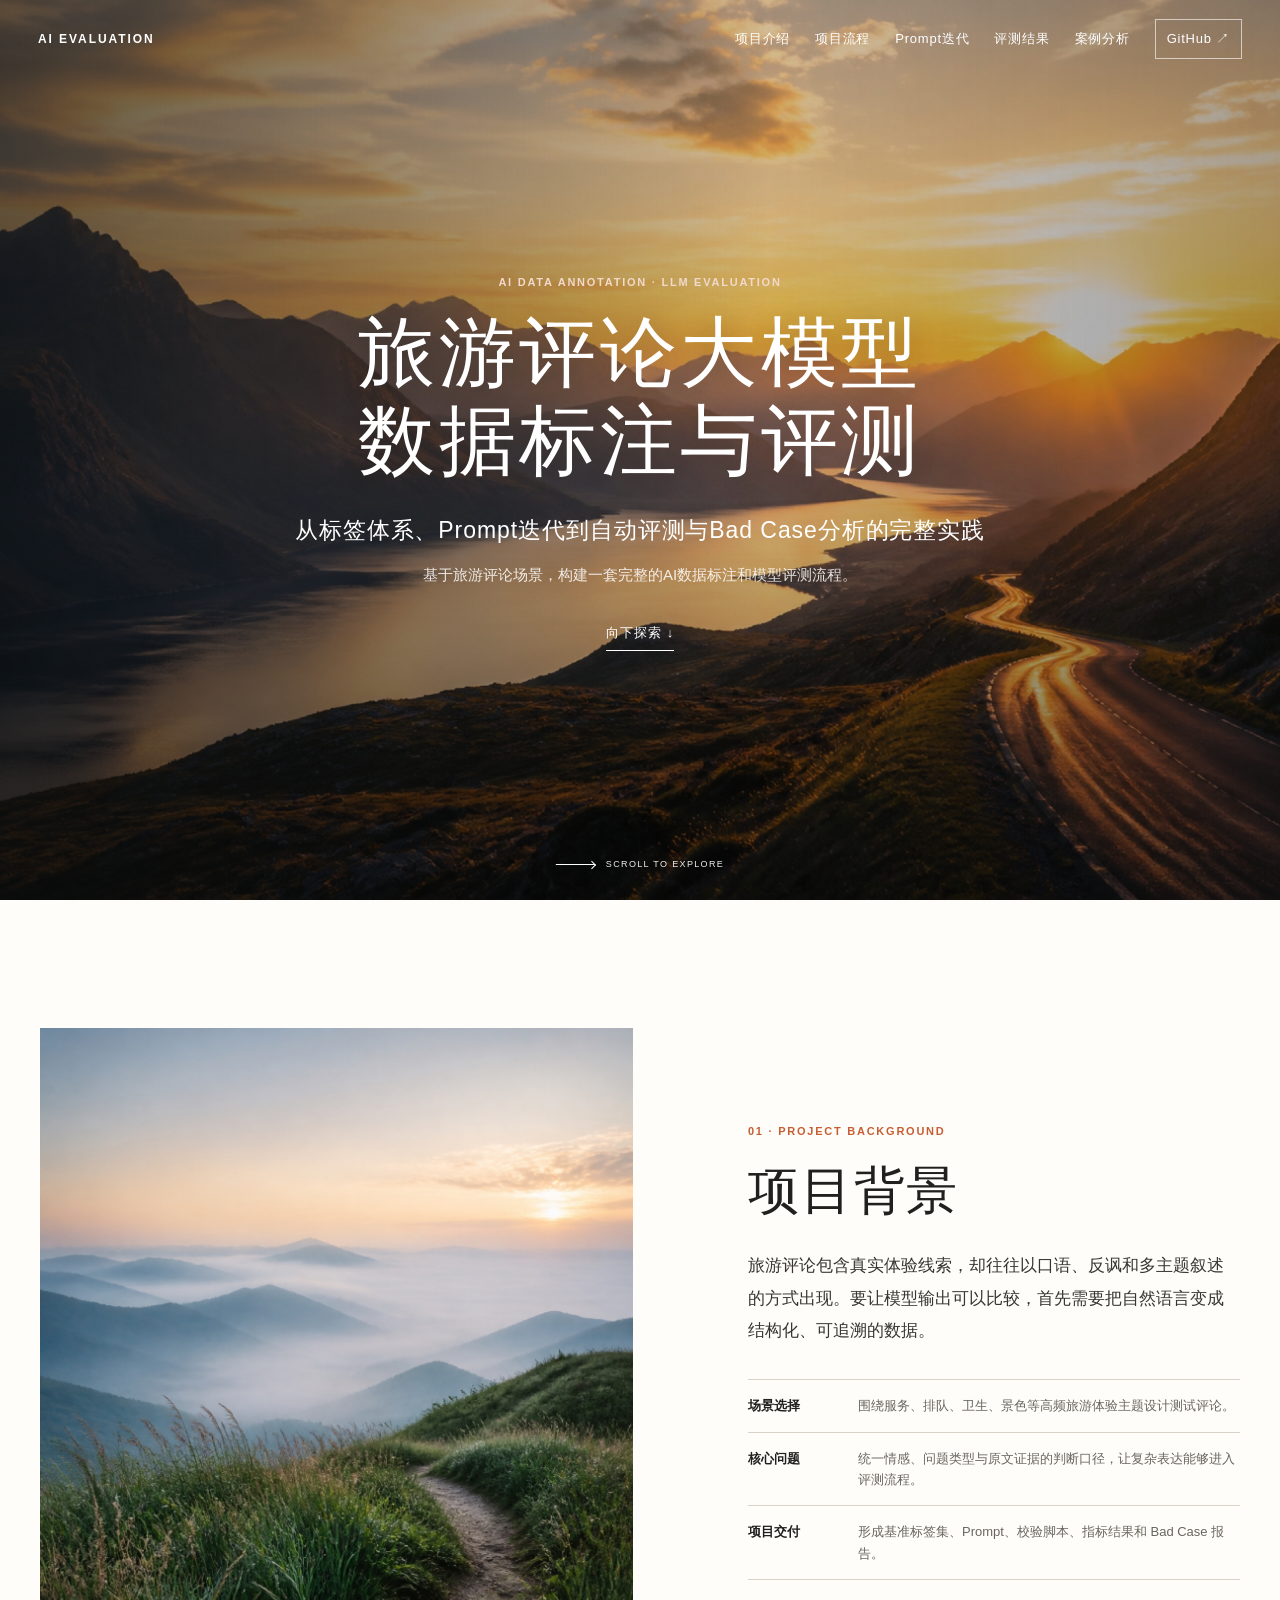
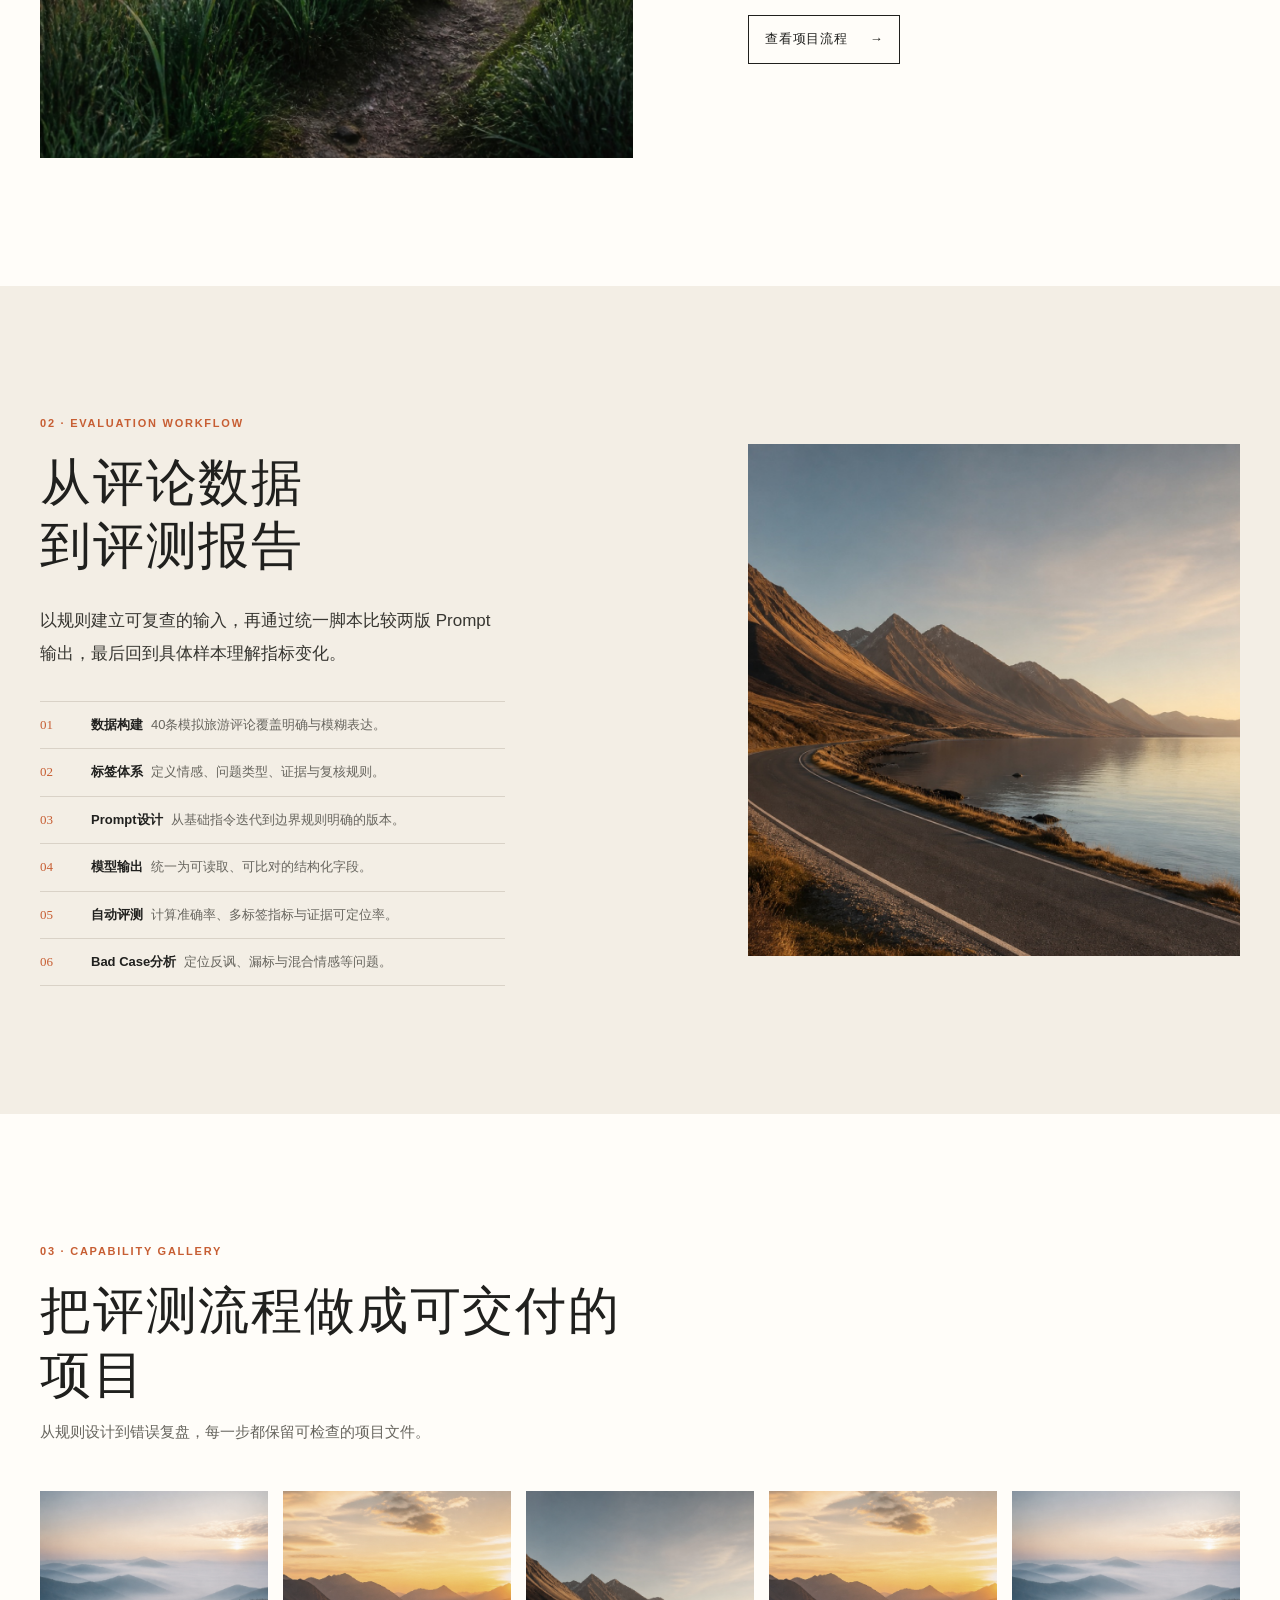
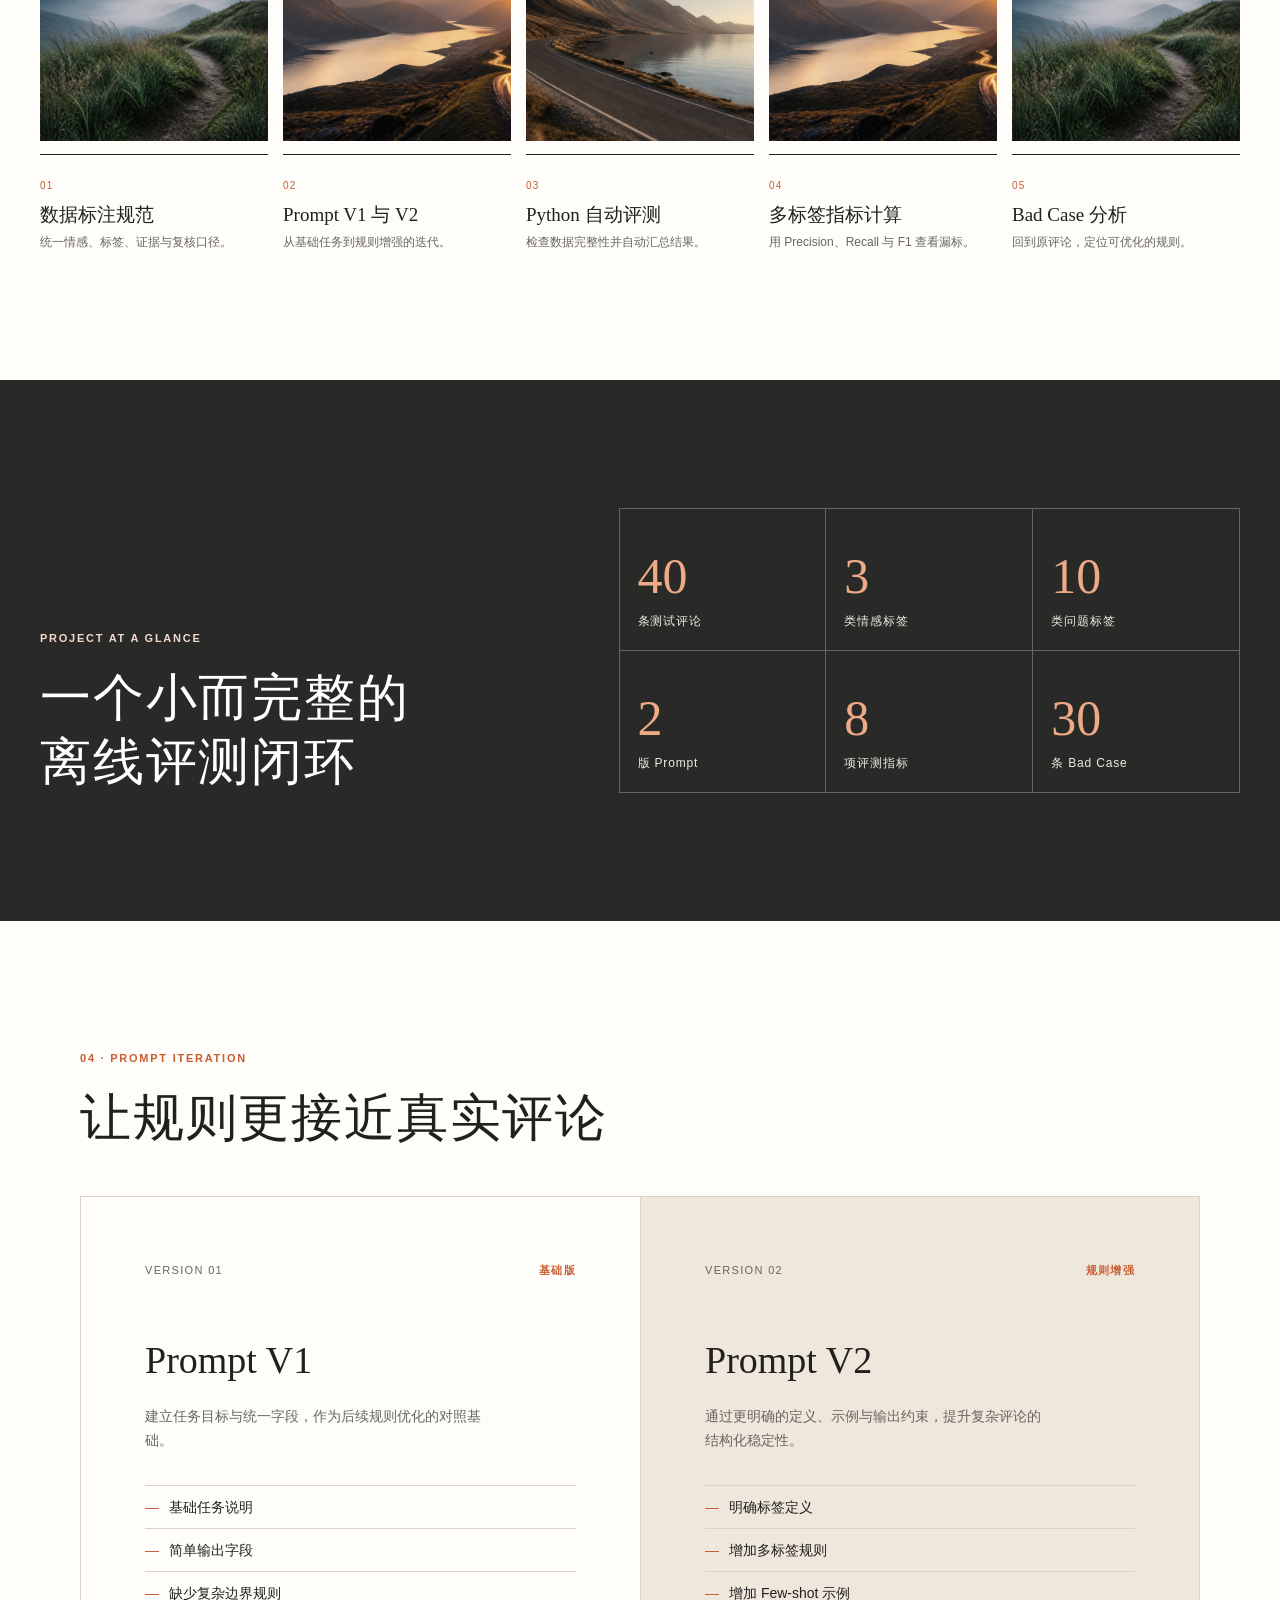
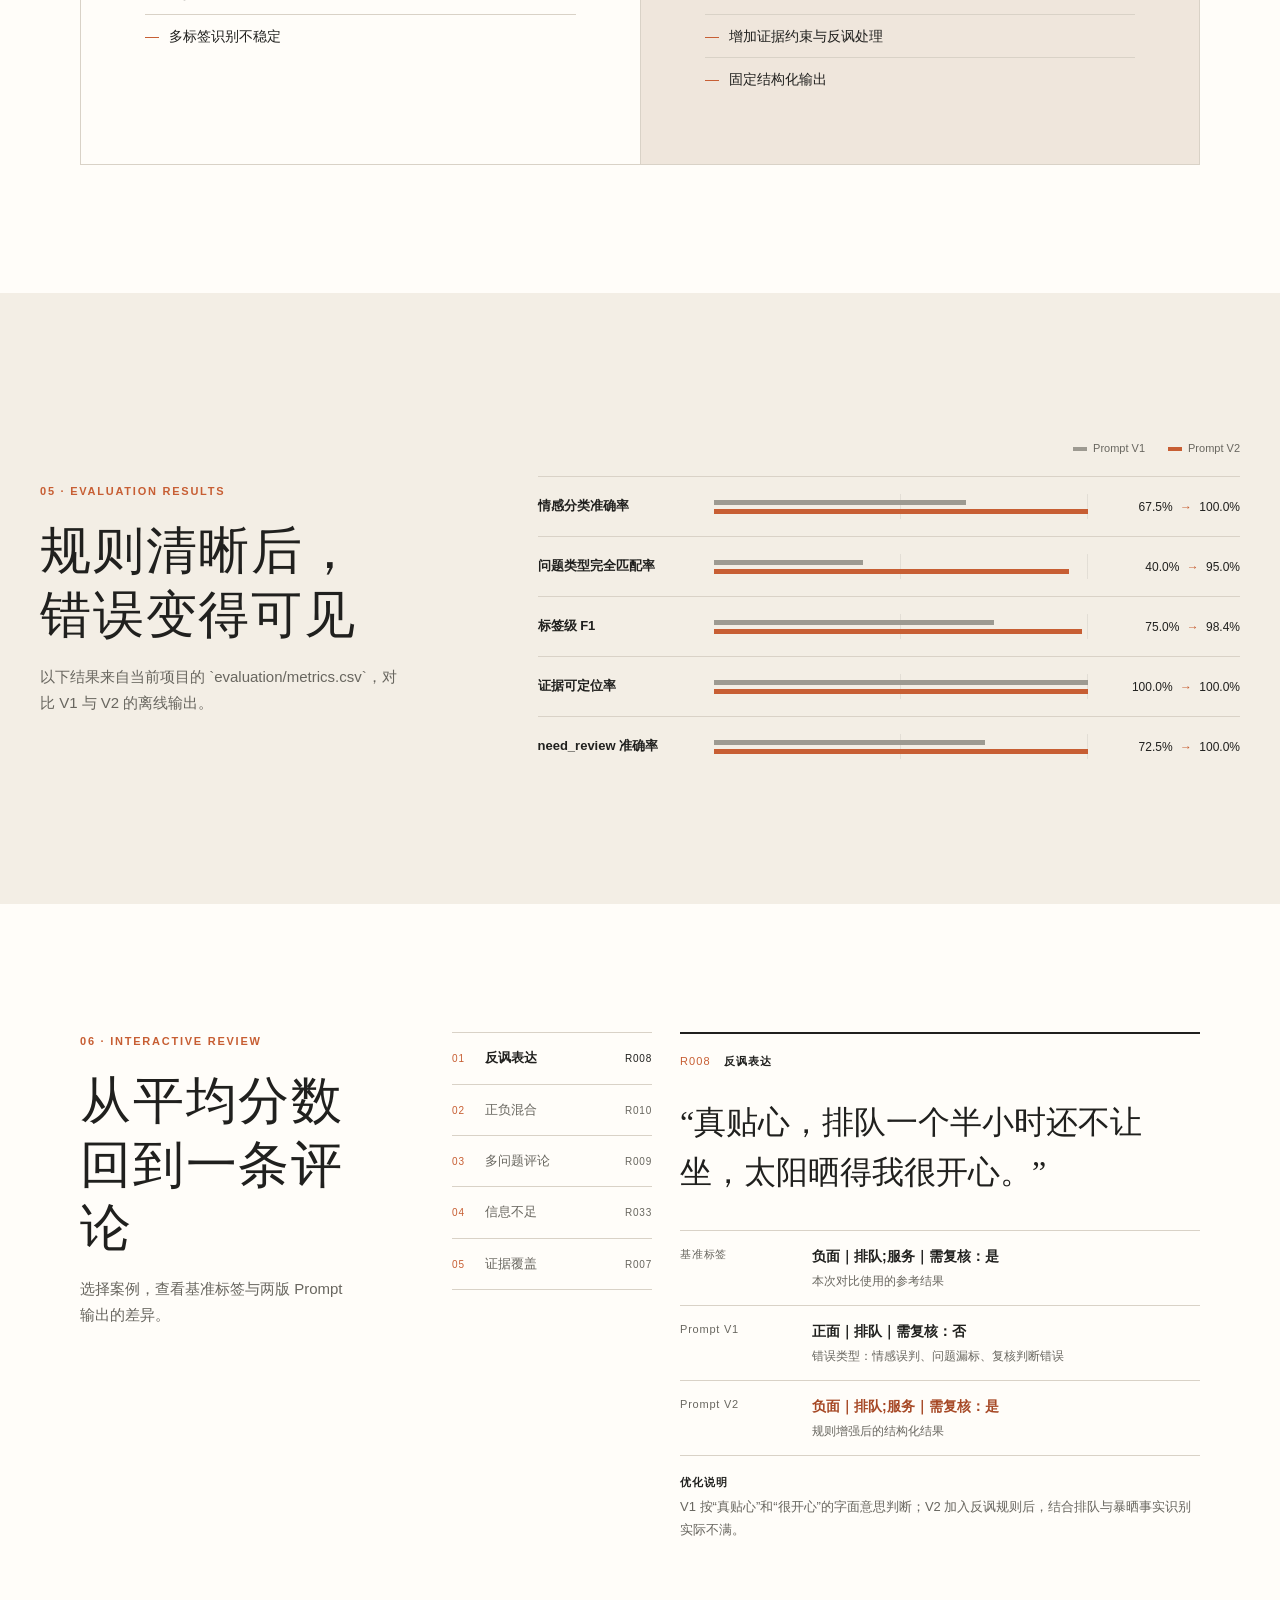
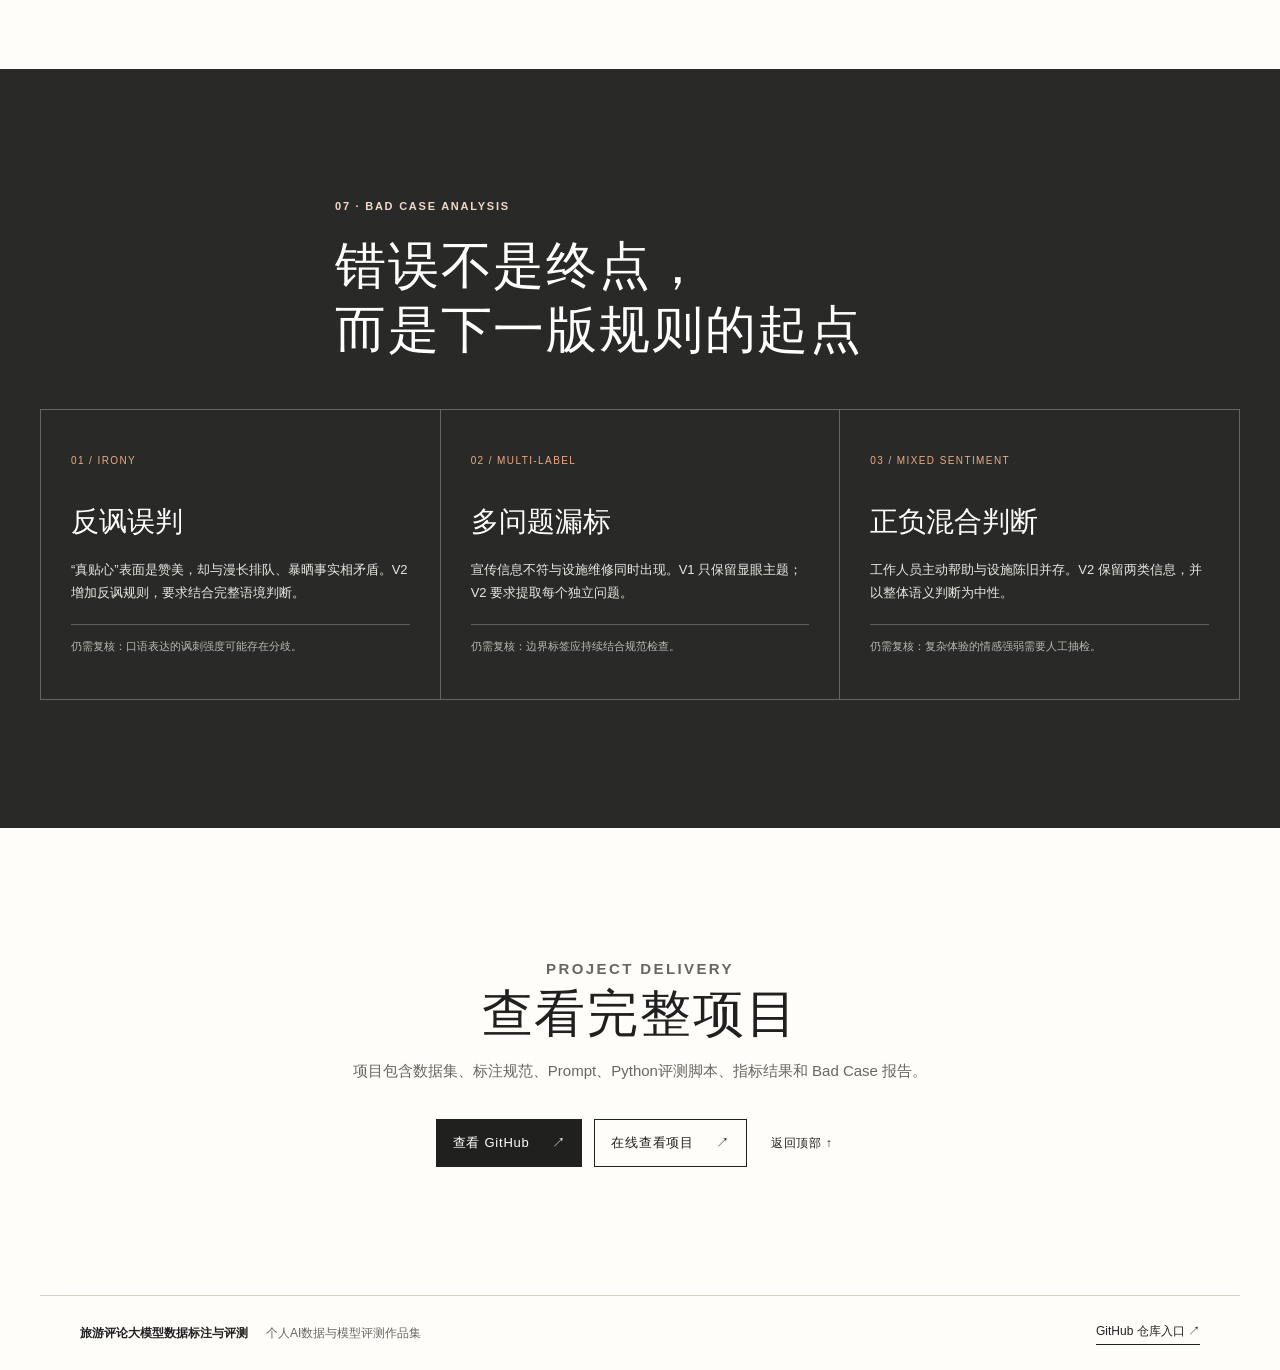
==== commit ae0807ee: "docs: use GitHub Pages for portfolio demo" ====
--- a/docs/index.html
+++ b/docs/index.html
@@ -129,7 +129,7 @@
     </section>
 
     <section class="delivery section" aria-labelledby="deliveryTitle">
-      <div class="delivery-inner reveal"><p class="kicker">PROJECT DELIVERY</p><h2 id="deliveryTitle">查看完整项目</h2><p>项目包含数据集、标注规范、Prompt、Python评测脚本、指标结果和 Bad Case 报告。</p><div class="delivery-actions"><a class="solid-button" href="https://github.com/yshk9364-ux/tourism-review-llm-evaluation" target="_blank" rel="noreferrer">查看 GitHub <span aria-hidden="true">↗</span></a><a class="outline-button" href="https://ai.4399yskp.online" target="_blank" rel="noreferrer">在线查看项目 <span aria-hidden="true">↗</span></a><a class="back-top" href="#top">返回顶部 ↑</a></div></div>
+      <div class="delivery-inner reveal"><p class="kicker">PROJECT DELIVERY</p><h2 id="deliveryTitle">查看完整项目</h2><p>项目包含数据集、标注规范、Prompt、Python评测脚本、指标结果和 Bad Case 报告。</p><div class="delivery-actions"><a class="solid-button" href="https://github.com/yshk9364-ux/tourism-review-llm-evaluation" target="_blank" rel="noreferrer">查看 GitHub <span aria-hidden="true">↗</span></a><a class="outline-button" href="https://yshk9364-ux.github.io/tourism-review-llm-evaluation/" target="_blank" rel="noreferrer">在线查看项目 <span aria-hidden="true">↗</span></a><a class="back-top" href="#top">返回顶部 ↑</a></div></div>
     </section>
   </main>
 
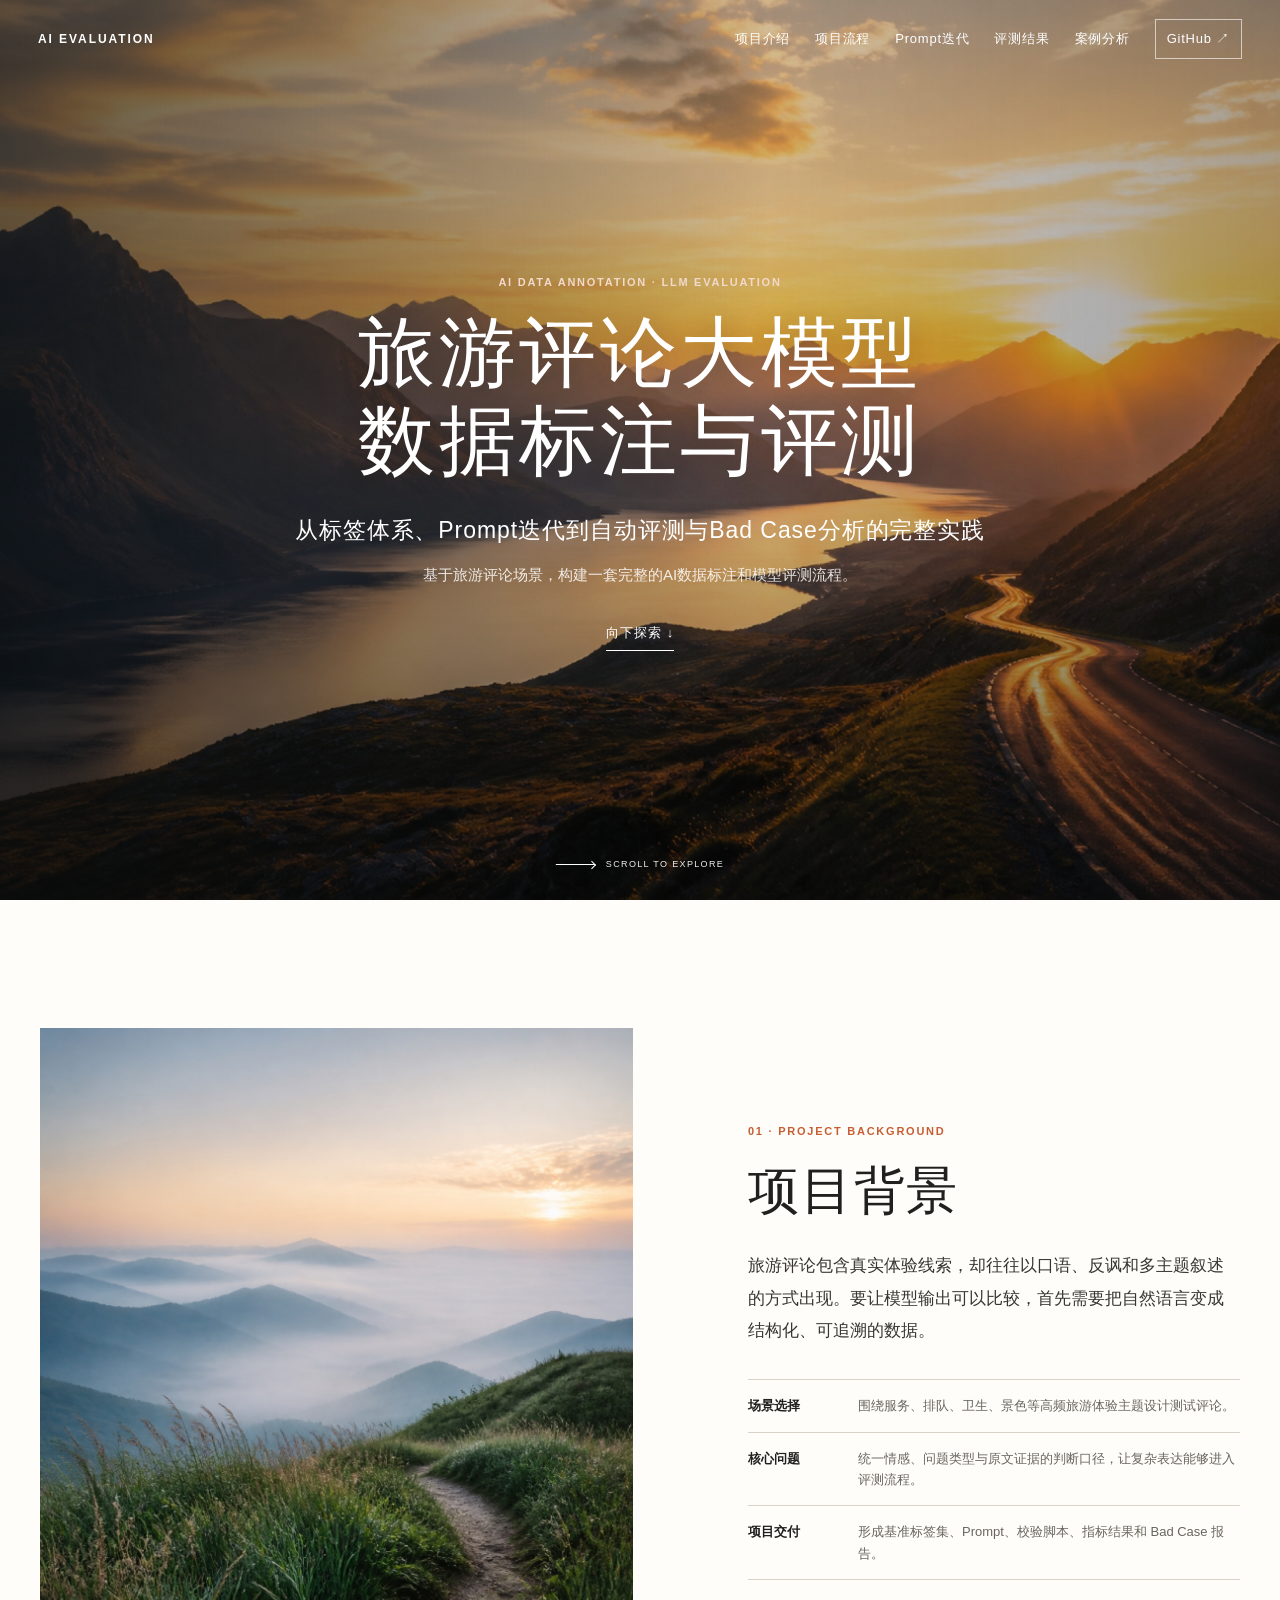
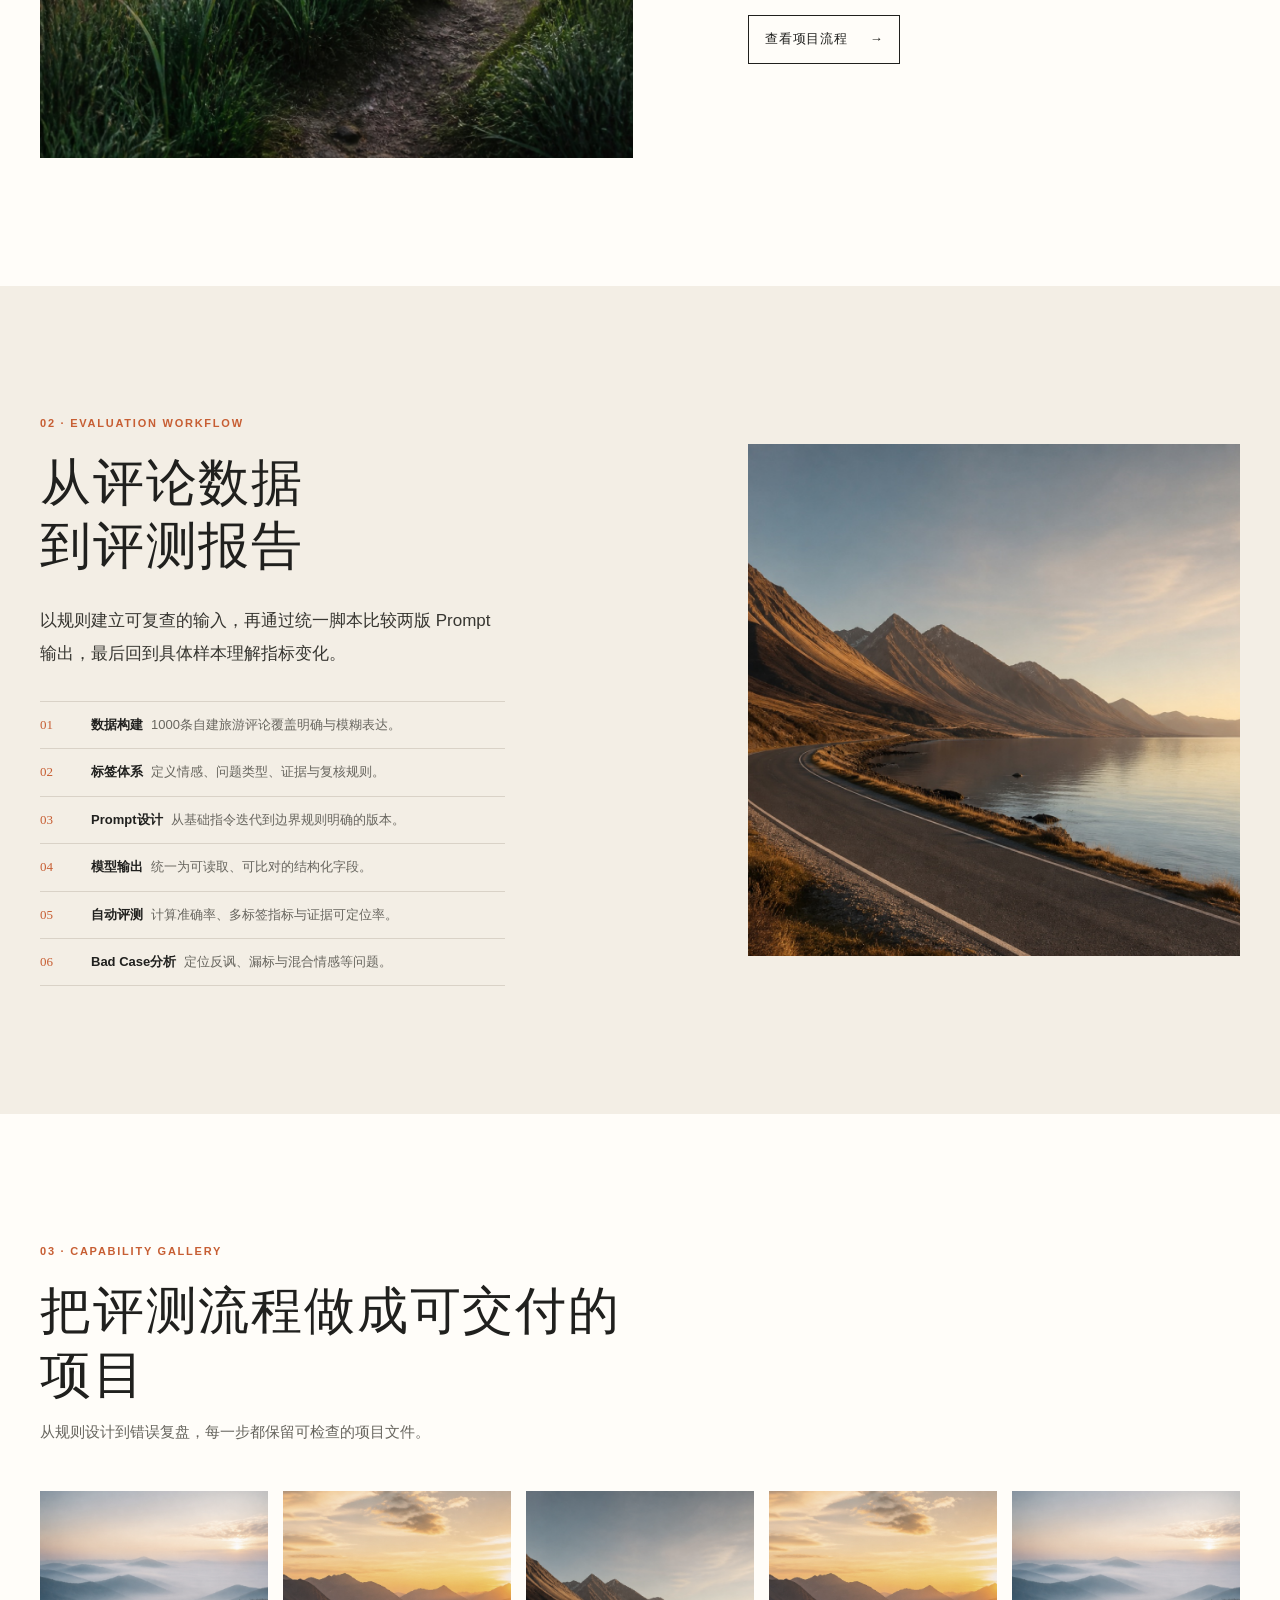
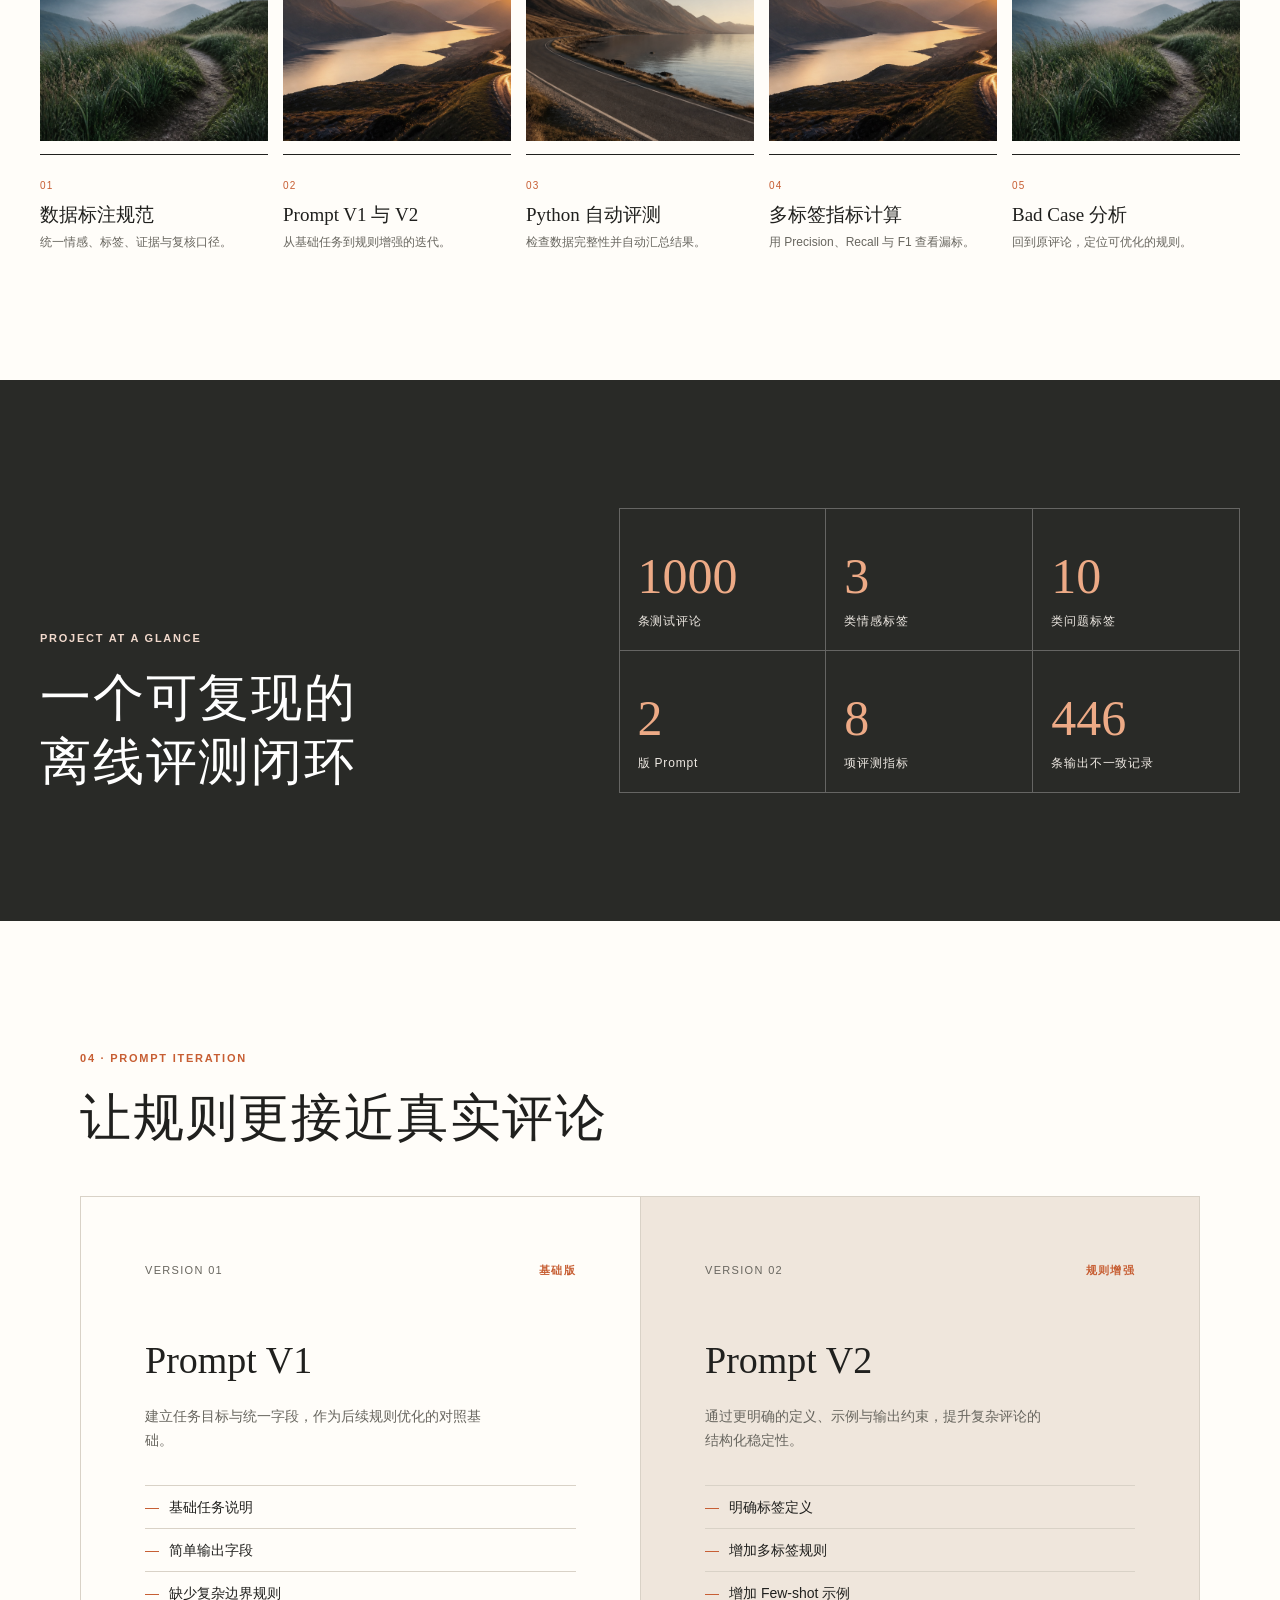
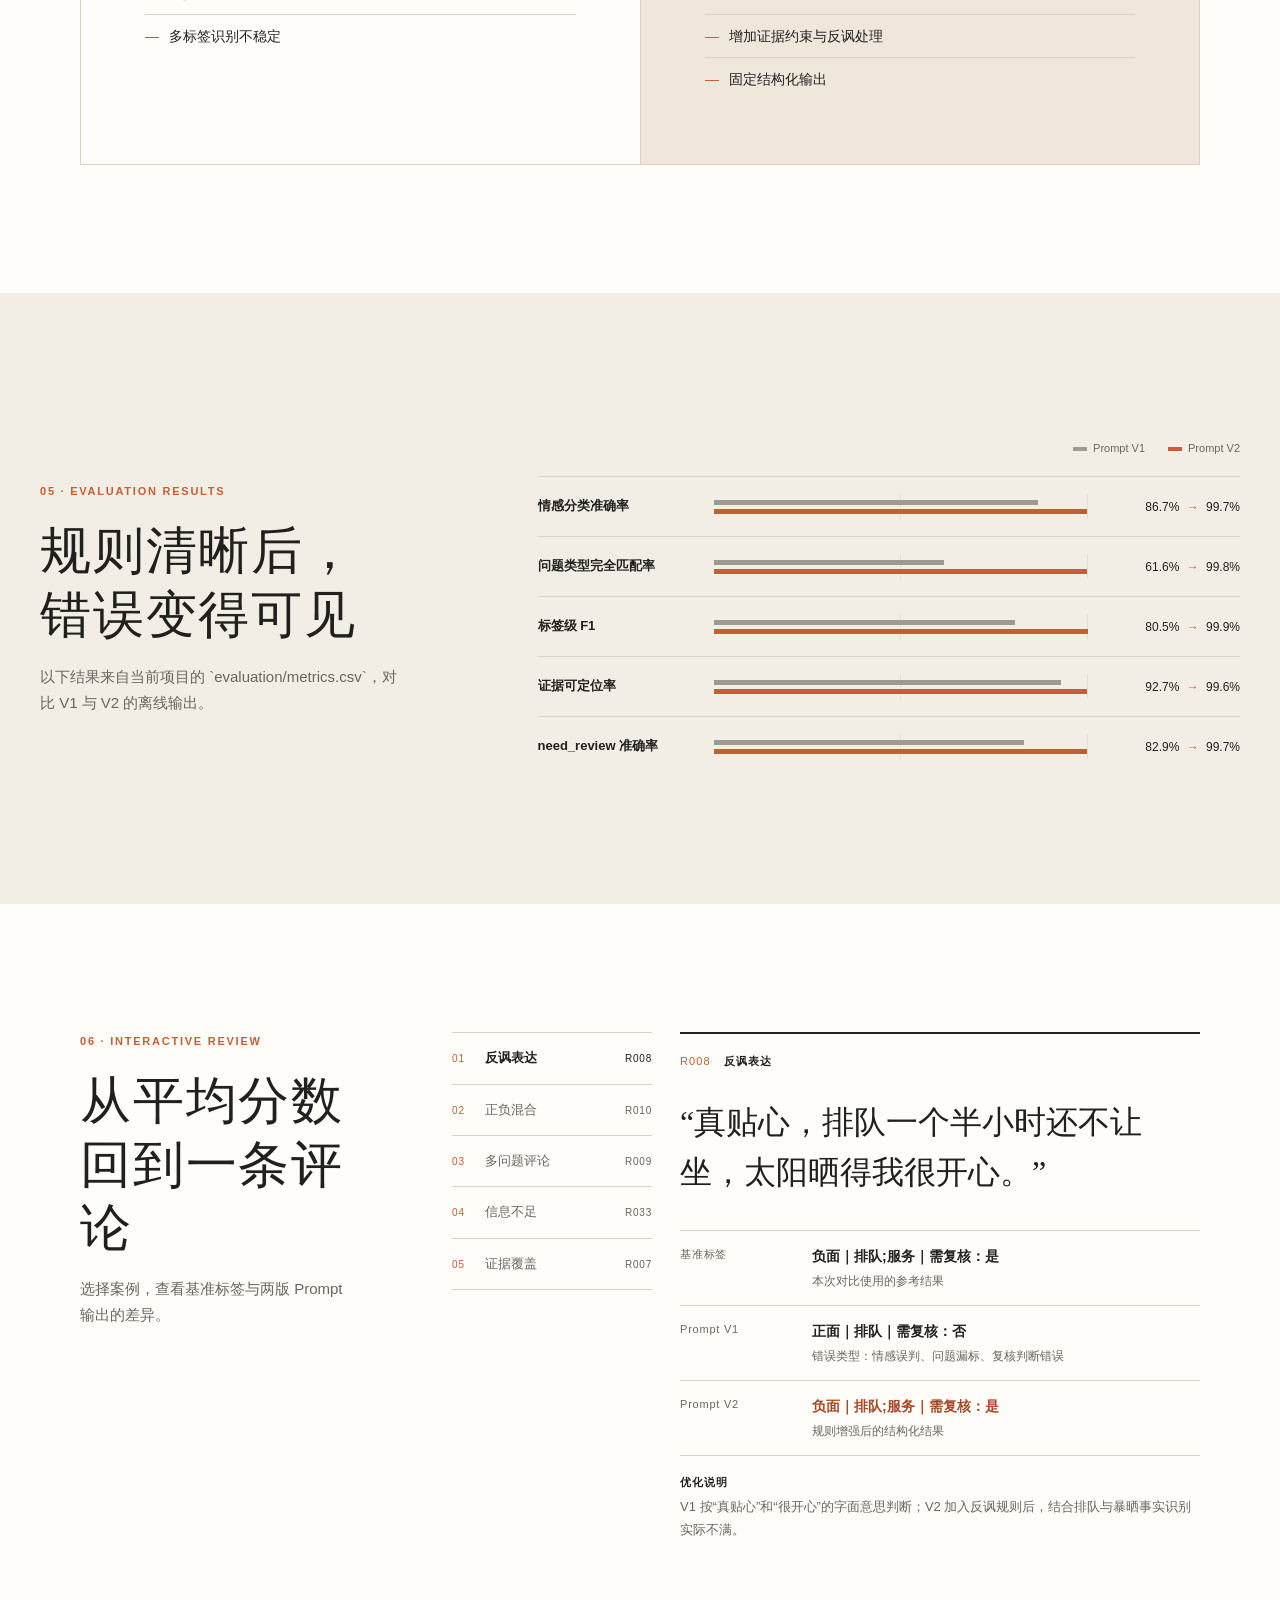
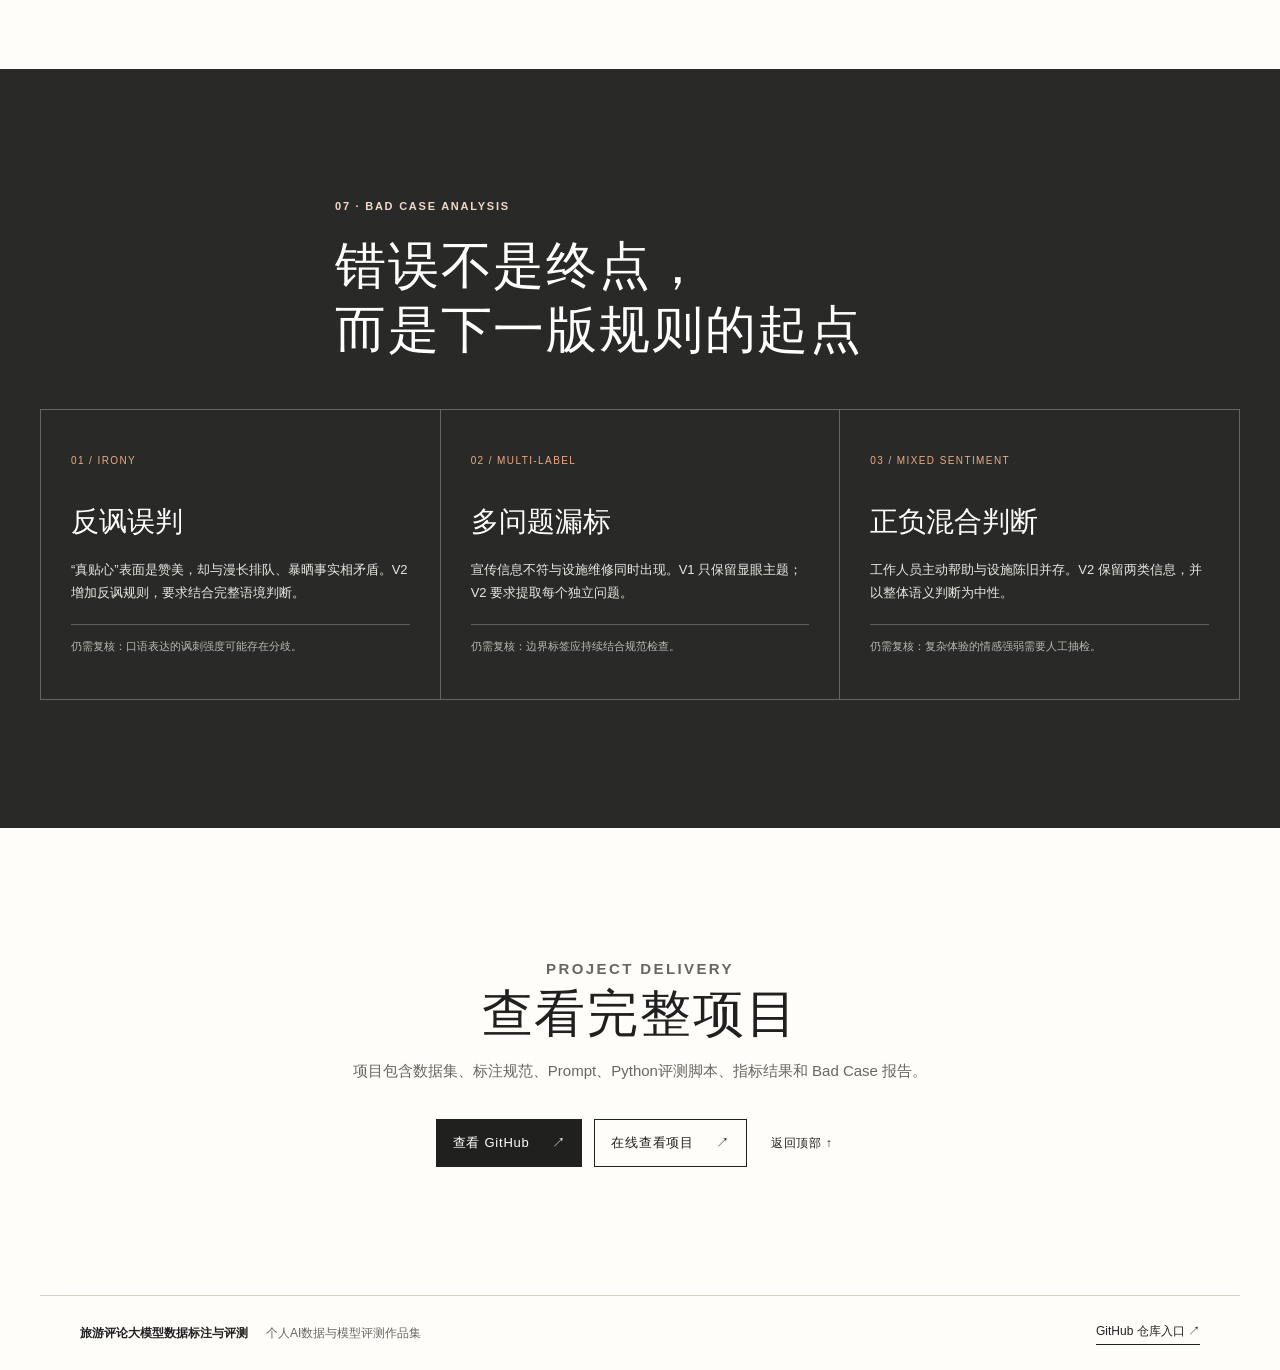
==== commit 415602db: "feat: expand tourism review evaluation dataset to 1000 samples" ====
--- a/docs/index.html
+++ b/docs/index.html
@@ -54,7 +54,7 @@
         <h2 id="workflowTitle">从评论数据<br>到评测报告</h2>
         <p class="lead">以规则建立可复查的输入，再通过统一脚本比较两版 Prompt 输出，最后回到具体样本理解指标变化。</p>
         <ol class="workflow-list">
-          <li><b>01</b><span><strong>数据构建</strong>40条模拟旅游评论覆盖明确与模糊表达。</span></li>
+          <li><b>01</b><span><strong>数据构建</strong>1000条自建旅游评论覆盖明确与模糊表达。</span></li>
           <li><b>02</b><span><strong>标签体系</strong>定义情感、问题类型、证据与复核规则。</span></li>
           <li><b>03</b><span><strong>Prompt设计</strong>从基础指令迭代到边界规则明确的版本。</span></li>
           <li><b>04</b><span><strong>模型输出</strong>统一为可读取、可比对的结构化字段。</span></li>
@@ -77,8 +77,8 @@
     </section>
 
     <section class="numbers section section-charcoal" aria-labelledby="numbersTitle">
-      <div class="numbers-inner reveal"><div><p class="kicker light">PROJECT AT A GLANCE</p><h2 id="numbersTitle">一个小而完整的<br>离线评测闭环</h2></div>
-        <div class="number-grid"><div><b>40</b><span>条测试评论</span></div><div><b>3</b><span>类情感标签</span></div><div><b>10</b><span>类问题标签</span></div><div><b>2</b><span>版 Prompt</span></div><div><b>8</b><span>项评测指标</span></div><div><b>30</b><span>条 Bad Case</span></div></div>
+      <div class="numbers-inner reveal"><div><p class="kicker light">PROJECT AT A GLANCE</p><h2 id="numbersTitle">一个可复现的<br>离线评测闭环</h2></div>
+        <div class="number-grid"><div><b>1000</b><span>条测试评论</span></div><div><b>3</b><span>类情感标签</span></div><div><b>10</b><span>类问题标签</span></div><div><b>2</b><span>版 Prompt</span></div><div><b>8</b><span>项评测指标</span></div><div><b>446</b><span>条输出不一致记录</span></div></div>
       </div>
     </section>
 
@@ -94,11 +94,11 @@
       <div class="results-heading reveal"><p class="kicker">05 · EVALUATION RESULTS</p><h2 id="resultsTitle">规则清晰后，<br>错误变得可见</h2><p>以下结果来自当前项目的 `evaluation/metrics.csv`，对比 V1 与 V2 的离线输出。</p></div>
       <div class="result-chart reveal" role="table" aria-label="Prompt V1与V2评测结果对比">
         <div class="result-legend"><span><i class="legend-v1"></i>Prompt V1</span><span><i class="legend-v2"></i>Prompt V2</span></div>
-        <div class="result-row" role="row"><b>情感分类准确率</b><div class="track"><i class="v1" style="--value:67.5%"></i><i class="v2" style="--value:100%"></i></div><span>67.5% <em>→</em> 100.0%</span></div>
-        <div class="result-row" role="row"><b>问题类型完全匹配率</b><div class="track"><i class="v1" style="--value:40%"></i><i class="v2" style="--value:95%"></i></div><span>40.0% <em>→</em> 95.0%</span></div>
-        <div class="result-row" role="row"><b>标签级 F1</b><div class="track"><i class="v1" style="--value:75%"></i><i class="v2" style="--value:98.4%"></i></div><span>75.0% <em>→</em> 98.4%</span></div>
-        <div class="result-row" role="row"><b>证据可定位率</b><div class="track"><i class="v1" style="--value:100%"></i><i class="v2" style="--value:100%"></i></div><span>100.0% <em>→</em> 100.0%</span></div>
-        <div class="result-row" role="row"><b>need_review 准确率</b><div class="track"><i class="v1" style="--value:72.5%"></i><i class="v2" style="--value:100%"></i></div><span>72.5% <em>→</em> 100.0%</span></div>
+        <div class="result-row" role="row"><b>情感分类准确率</b><div class="track"><i class="v1" style="--value:86.7%"></i><i class="v2" style="--value:99.7%"></i></div><span>86.7% <em>→</em> 99.7%</span></div>
+        <div class="result-row" role="row"><b>问题类型完全匹配率</b><div class="track"><i class="v1" style="--value:61.6%"></i><i class="v2" style="--value:99.8%"></i></div><span>61.6% <em>→</em> 99.8%</span></div>
+        <div class="result-row" role="row"><b>标签级 F1</b><div class="track"><i class="v1" style="--value:80.5%"></i><i class="v2" style="--value:99.9%"></i></div><span>80.5% <em>→</em> 99.9%</span></div>
+        <div class="result-row" role="row"><b>证据可定位率</b><div class="track"><i class="v1" style="--value:92.7%"></i><i class="v2" style="--value:99.6%"></i></div><span>92.7% <em>→</em> 99.6%</span></div>
+        <div class="result-row" role="row"><b>need_review 准确率</b><div class="track"><i class="v1" style="--value:82.9%"></i><i class="v2" style="--value:99.7%"></i></div><span>82.9% <em>→</em> 99.7%</span></div>
       </div>
     </section>
 
